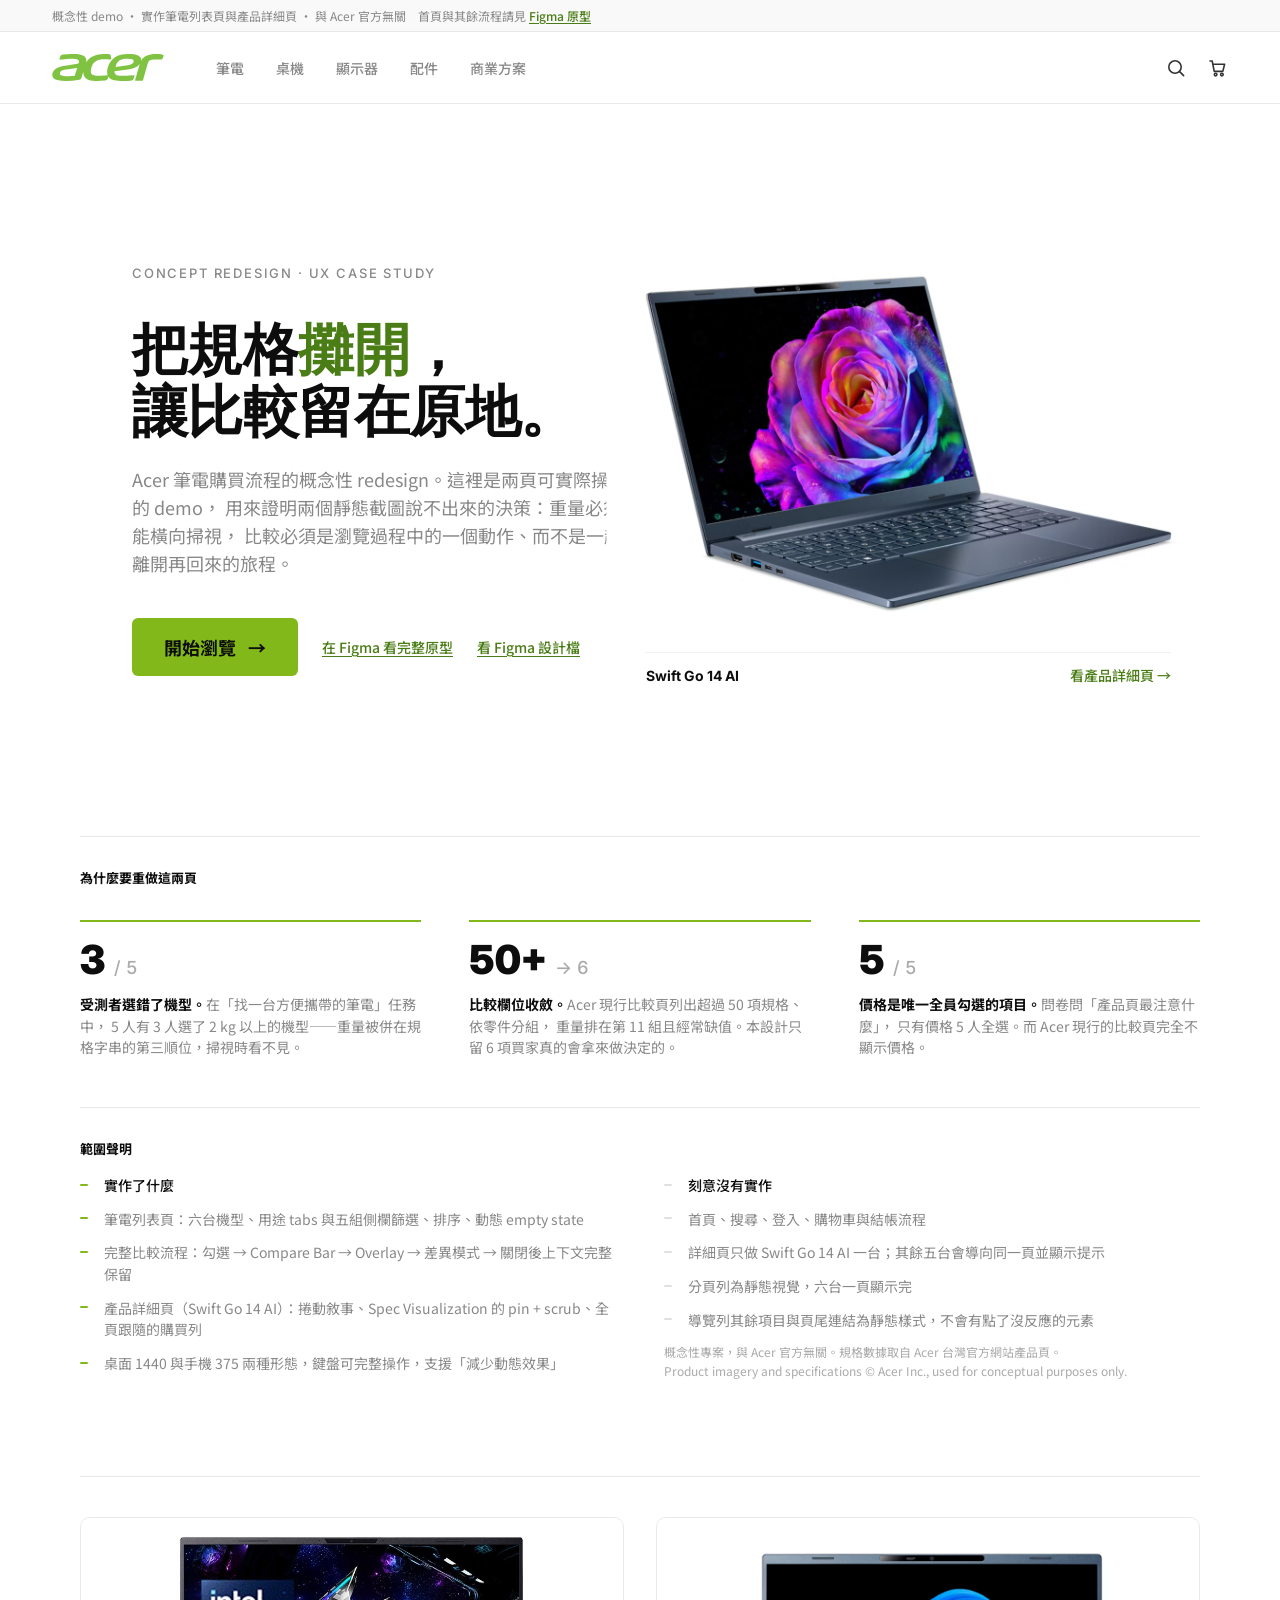
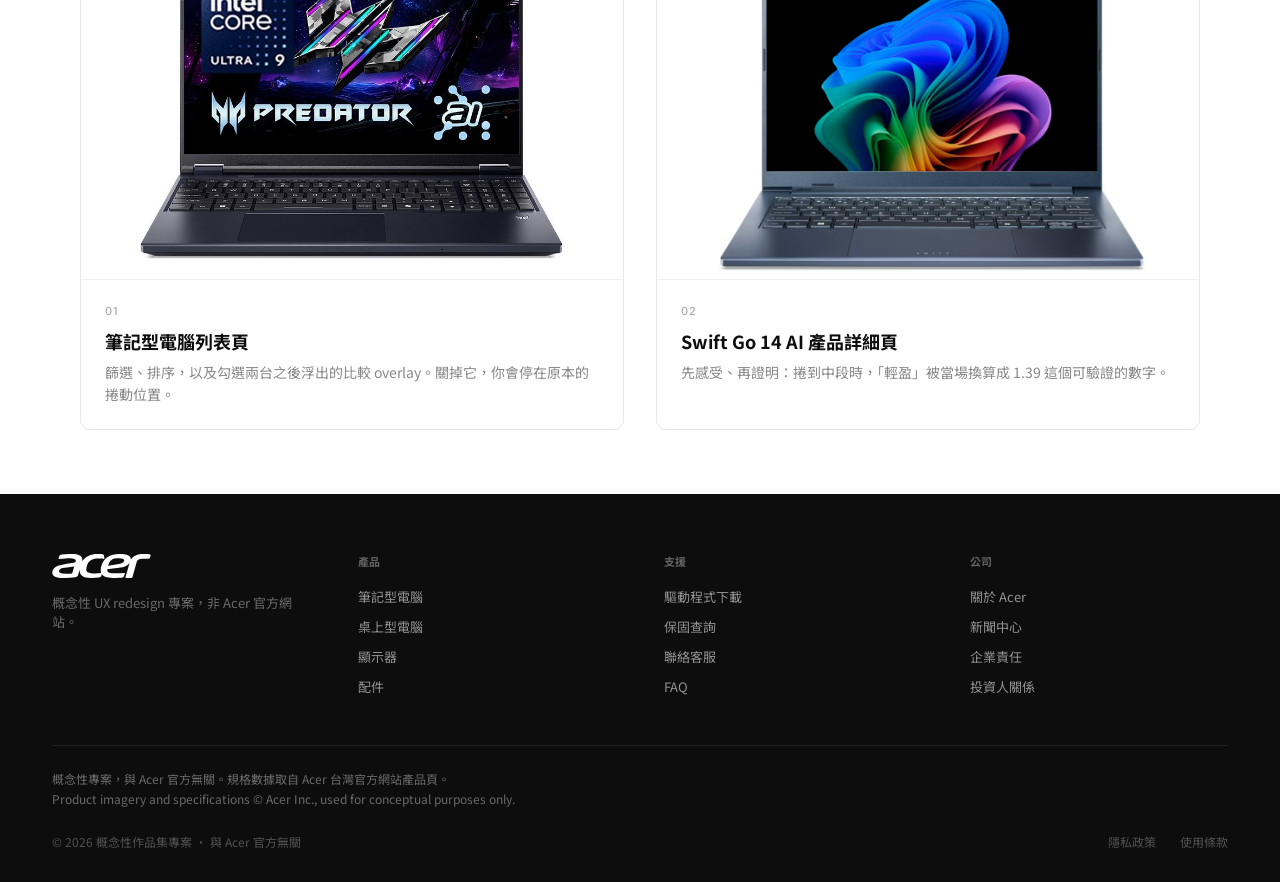
==== index.html @ ed38743f "Add files via upload" ====
<!DOCTYPE html>
<html lang="zh-Hant">
<head>
<meta charset="UTF-8">
<meta name="viewport" content="width=device-width, initial-scale=1">
<title>Acer Redesign — 概念性 Demo</title>
<meta name="description" content="Acer 筆電購買流程的概念性 redesign。兩頁可操作 demo：列表頁把重量獨立成列、比較做成保留上下文的 overlay；詳細頁用 Spec Visualization 把形容詞換算成可驗證的數字。與 Acer 官方無關。">
<meta name="robots" content="index, follow">
<link rel="icon" href="images/favicon.svg" type="image/svg+xml">
<link rel="alternate icon" href="favicon.ico" sizes="32x32">
<link rel="apple-touch-icon" href="images/favicon.png">
<link rel="canonical" href="https://leortsai.github.io/acer-redesign-demo/index.html">

<!-- Open Graph -->
<meta property="og:type" content="website">
<meta property="og:site_name" content="Acer Redesign — 概念性 Demo">
<meta property="og:locale" content="zh_TW">
<meta property="og:title" content="Acer Redesign — 概念性 Demo">
<meta property="og:description" content="Acer 筆電購買流程的概念性 redesign。兩頁可操作 demo：列表頁把重量獨立成列、比較做成保留上下文的 overlay；詳細頁用 Spec Visualization 把形容詞換算成可驗證的數字。與 Acer 官方無關。">
<meta property="og:url" content="https://leortsai.github.io/acer-redesign-demo/index.html">
<meta property="og:image" content="https://leortsai.github.io/acer-redesign-demo/images/og.png">
<meta property="og:image:width" content="1200">
<meta property="og:image:height" content="630">
<meta property="og:image:alt" content="Acer 官網 Redesign — 讓規格表成為主角：兩台筆電的規格比較介面，價格與較優規格以綠色標示">

<!-- Twitter -->
<meta name="twitter:card" content="summary_large_image">
<meta name="twitter:title" content="Acer Redesign — 概念性 Demo">
<meta name="twitter:description" content="Acer 筆電購買流程的概念性 redesign。兩頁可操作 demo：列表頁把重量獨立成列、比較做成保留上下文的 overlay；詳細頁用 Spec Visualization 把形容詞換算成可驗證的數字。與 Acer 官方無關。">
<meta name="twitter:image" content="https://leortsai.github.io/acer-redesign-demo/images/og.png">

<link rel="preconnect" href="https://fonts.googleapis.com">
<link rel="preconnect" href="https://fonts.gstatic.com" crossorigin>
<link href="https://fonts.googleapis.com/css2?family=Inter:wght@400;500;700;900&family=Noto+Sans+TC:wght@400;500;700;900&display=swap" rel="stylesheet">
<!-- token 區塊與 laptops-list.html 逐字相同，由 style.css 提供 -->
<link rel="stylesheet" href="style.css">
<style>
/* ============ 首頁 — 只用既有 token，不新增色碼 ============ */
.index-main{
  max-width:1440px;margin:0 auto;
  padding:var(--space-24) 80px var(--space-16);
}
.index-eyebrow{
  font-family:var(--font-data);
  font-size:var(--fs-label);font-weight:var(--fw-medium);
  letter-spacing:.14em;text-transform:uppercase;
  color:var(--text-secondary);
  margin-bottom:var(--space-4);
}
.index-title{
  font-size:var(--fs-display);font-weight:var(--fw-black);
  line-height:var(--lh-tight);letter-spacing:-.01em;
  max-width:16ch;
}
.index-title .accent{color:var(--text-action)}
.index-lede{
  margin-top:var(--space-6);
  max-width:56ch;
  font-size:var(--fs-h4);line-height:var(--lh-base);
  color:var(--text-secondary);
}

/* Hero — 雙欄：文案 + 產品圖 */
.hero{
  /* 圖片欄放大：文案 .86 / 圖片 1.14 */
  display:grid;grid-template-columns:minmax(0,.86fr) minmax(0,1.14fr);
  gap:var(--space-12);align-items:center;
}
.hero-media{
  /* 無框：產品圖直接落在頁面上，不做卡片 */
  display:block;text-decoration:none;
  overflow:hidden;          /* 讓 img 的 translateX 被裁在欄寬內，不破壞 80px 版面邊界 */
  animation:heroIn var(--duration-fast) var(--ease-out) both;
}
.hero-media img{
  /* 圖檔上方有 130px 死留白、下方只有 53px：
     object-position 底端對齊把上方多餘的裁掉，機身才會視覺置中。
     translateX 是往右的視覺微調——左側露出的是頁面白底，與圖檔白底同色，看不出來。 */
  width:100%;aspect-ratio:16/10;
  object-fit:cover;object-position:center 100%;
  transform:translateX(2.85%);   /* 用 % 才會隨欄寬等比縮放 */
  display:block;
}
.hero-cap{
  /* 左右內縮到機身邊界（由裁切後機身位置算出），文字才不會突出到機身之外 */
  display:flex;justify-content:space-between;align-items:baseline;gap:var(--space-4);
  margin:var(--space-4) 4.8% 0 9.3%;
  padding-top:var(--space-3);
  border-top:1px solid var(--border-faint);
}
.hero-cap b{
  font-family:var(--font-data);
  font-size:var(--fs-body-sm);font-weight:var(--fw-bold);
  color:var(--text-primary);
}
.hero-cap .go{
  font-size:var(--fs-body-sm);font-weight:var(--fw-medium);
  color:var(--text-action);white-space:nowrap;
}
.hero-cap .arrow{
  display:inline-block;
  transition:transform var(--duration-instant) var(--ease-out);
}
.hero-media:hover .hero-cap .go{text-decoration:underline;text-underline-offset:3px}
.hero-media:hover .hero-cap .arrow{transform:translateX(3px)}
@keyframes heroIn{
  from{opacity:0;transform:translateY(16px)}
  to{opacity:1;transform:none}
}

/* 研究發現數據列 */
.stats{
  margin-top:var(--space-24);
  border-top:1px solid var(--border);padding-top:var(--space-8);
}
.stats-h{
  font-size:var(--fs-label);font-weight:var(--fw-bold);
  color:var(--text-primary);margin-bottom:var(--space-8);
}
.stat-grid{
  display:grid;grid-template-columns:repeat(3,minmax(0,1fr));
  gap:var(--space-12);
}
.stat{padding-top:var(--space-4);border-top:2px solid var(--green-500)} /* 綠只當圖形，不當文字 */
.stat-n{
  font-family:var(--font-data);font-variant-numeric:tabular-nums;
  font-size:var(--fs-h1);font-weight:var(--fw-black);
  line-height:var(--lh-tight);color:var(--text-primary);
  display:flex;align-items:baseline;gap:var(--space-2);
}
.stat-n .of{font-size:var(--fs-h4);font-weight:var(--fw-medium);color:var(--text-muted)}
.stat-d{
  margin-top:var(--space-3);
  font-size:var(--fs-body-sm);line-height:var(--lh-base);color:var(--text-secondary);
}
.stat-d b{color:var(--text-primary);font-weight:var(--fw-bold)}

/* 範圍聲明 */
.scope-block{
  margin-top:var(--space-12);
  border-top:1px solid var(--border);
  padding-top:var(--space-8);
}
.scope-h{
  font-size:var(--fs-label);font-weight:var(--fw-bold);
  color:var(--text-primary);margin-bottom:var(--space-4);
}
.scope-grid{
  display:grid;grid-template-columns:repeat(2,minmax(0,1fr));
  gap:var(--space-8) var(--space-12);
}
.scope-list{list-style:none;display:flex;flex-direction:column;gap:var(--space-3)}
.scope-list li{
  font-size:var(--fs-body-sm);line-height:var(--lh-base);
  color:var(--text-secondary);
  padding-left:var(--space-6);position:relative;
}
.scope-list li::before{
  content:"";position:absolute;left:0;top:.62em;
  width:8px;height:2px;border-radius:1px;background:var(--track);
}
.scope-list.is-in li::before{background:var(--green-500)}
.scope-list li b{color:var(--text-primary);font-weight:var(--fw-medium)}
.scope-cap{
  font-size:var(--fs-caption);color:var(--text-muted);
  margin-top:var(--space-3);line-height:var(--lh-base);
}

/* CTA */
.index-cta-row{
  margin-top:var(--space-10);
  display:flex;flex-wrap:wrap;gap:var(--space-6);align-items:center;
}
.btn-start{
  display:inline-flex;align-items:center;gap:var(--space-3);
  background:var(--action);color:var(--gray-900);
  font-size:var(--fs-h4);font-weight:var(--fw-bold);
  padding:var(--space-4) var(--space-8);
  border-radius:6px;text-decoration:none;
  transition:transform var(--duration-instant) var(--ease-out),
             box-shadow var(--duration-instant) var(--ease-out);
}
.btn-start:hover{transform:translateY(-2px);box-shadow:0 6px 18px rgba(13,13,13,.14)}
.btn-start .arrow{transition:transform var(--duration-instant) var(--ease-out)}
.btn-start:hover .arrow{transform:translateX(3px)}
.link-secondary{
  font-size:var(--fs-body-sm);font-weight:var(--fw-medium);
  color:var(--text-action);text-decoration:underline;text-underline-offset:3px;
}

/* 兩頁索引 */
.page-index{
  margin-top:var(--space-24);
  border-top:1px solid var(--border);padding-top:var(--space-10);
  display:grid;grid-template-columns:repeat(2,minmax(0,1fr));gap:var(--space-8);
}
.page-card{
  display:block;text-decoration:none;
  border:1px solid var(--border);border-radius:10px;
  overflow:hidden;background:var(--surface);
  transition:border-color var(--duration-instant) var(--ease-out),
             transform var(--duration-instant) var(--ease-out);
}
.page-card:hover{border-color:var(--green-600);transform:translateY(-2px)}
.page-card .thumb{
  /* 產品圖是不透明白底（非去背），所以底色用白、圖鋪滿到邊，
     才不會出現「灰底上疊一塊白方塊」的接縫 */
  background:var(--surface);
  aspect-ratio:3/2;overflow:hidden;
  border-bottom:1px solid var(--border-faint);
}
.page-card .thumb img{
  width:100%;height:100%;
  object-fit:cover;object-position:center;
  transition:transform var(--duration-fast) var(--ease-out);
}
.page-card:hover .thumb img{transform:scale(1.03)}
.page-card .meta{padding:var(--space-6)}
.page-card .n{
  font-family:var(--font-data);font-size:var(--fs-micro);
  font-weight:var(--fw-medium);letter-spacing:.1em;
  color:var(--text-muted);
}
.page-card .h{
  font-size:var(--fs-h4);font-weight:var(--fw-bold);
  color:var(--text-primary);margin:var(--space-2) 0 var(--space-2);
}
.page-card .d{font-size:var(--fs-body-sm);line-height:var(--lh-base);color:var(--text-secondary)}

/* 手機 */
@media (max-width:1080px){
  .hero{grid-template-columns:1fr;gap:var(--space-10)}
  .hero-media{order:-1}          /* 窄螢幕先看到產品，再讀文案 */
  .stat-grid{grid-template-columns:1fr;gap:var(--space-8)}
}
@media (max-width:768px){
  .index-main{padding:var(--space-12) 20px var(--space-10)}
  .index-title{max-width:none}
  .scope-grid{grid-template-columns:1fr;gap:var(--space-6)}
  .page-index{grid-template-columns:1fr;margin-top:var(--space-16)}
  .btn-start{width:100%;justify-content:center}
  .stats{margin-top:var(--space-16)}
  .hero-cap{margin-left:9.3%;margin-right:4.8%}
  .stat-n{font-size:var(--fs-h2)}
}

@media (prefers-reduced-motion:reduce){
  .btn-start,.btn-start .arrow,.page-card,.page-card .thumb img{transition:none}
  .hero-media{animation:none}
  .hero-cap .arrow{transition:none}
  .hero-media:hover .hero-cap .arrow{transform:none}
  .btn-start:hover,.page-card:hover,.btn-start:hover .arrow,
  .page-card:hover .thumb img{transform:none}
}
</style>
</head>
<body>

<!-- 範圍聲明（sticky top，與兩頁一致） -->
<div class="scope-banner" role="note">
  <span>概念性 demo · 實作筆電列表頁與產品詳細頁 · 與 Acer 官方無關</span>
  <span>首頁與其餘流程請見 <a href="https://www.figma.com/proto/HEWrjA0NJX4dI037WMmOZ3/ACER-Redesign---Wireframe?node-id=80-2&amp;p=f&amp;t=rNhxzCozjx3zxljE-0&amp;scaling=min-zoom&amp;content-scaling=fixed&amp;starting-point-node-id=80%3A2" target="_blank" rel="noopener">Figma 原型</a></span>
</div>

<!-- nav（靜態，與兩頁一致） -->
<header class="nav">
  <div class="nav-logo"><img src="images/acer-logo-green.svg" alt="Acer"></div>
  <nav class="nav-links" aria-label="主導覽（示意，未實作）">
    <a class="nav-link" href="laptops-list.html">筆電</a>
    <span class="nav-link">桌機</span>
    <span class="nav-link">顯示器</span>
    <span class="nav-link">配件</span>
    <span class="nav-link">商業方案</span>
  </nav>
  <div class="nav-icons">
    <span class="nav-icon" role="img" aria-label="搜尋（示意，未實作）">
      <svg viewBox="0 0 20 20" fill="none" stroke="currentColor" stroke-width="1.6"><circle cx="9" cy="9" r="6.2"/><path d="m13.6 13.6 4 4" stroke-linecap="round"/></svg>
    </span>
    <span class="nav-icon" role="img" aria-label="購物車（示意，未實作）">
      <svg viewBox="0 0 20 20" fill="none" stroke="currentColor" stroke-width="1.6"><path d="M2 3h2.2l2 10.4h8.6l1.8-7.2H5.4" stroke-linecap="round" stroke-linejoin="round"/><circle cx="7.6" cy="16.6" r="1.3"/><circle cx="13.9" cy="16.6" r="1.3"/></svg>
    </span>
  </div>
</header>

<main class="index-main">

  <section class="hero">
    <div class="hero-copy">
      <p class="index-eyebrow">Concept Redesign · UX Case Study</p>
      <h1 class="index-title">把規格<span class="accent">攤開</span>，<br>讓比較留在原地。</h1>
      <p class="index-lede">
        Acer 筆電購買流程的概念性 redesign。這裡是兩頁可實際操作的 demo，
        用來證明兩個靜態截圖說不出來的決策：重量必須能橫向掃視，
        比較必須是瀏覽過程中的一個動作、而不是一趟離開再回來的旅程。
      </p>
      <div class="index-cta-row">
    <a class="btn-start" href="laptops-list.html">開始瀏覽 <span class="arrow" aria-hidden="true">→</span></a>
    <a class="link-secondary" href="https://www.figma.com/proto/HEWrjA0NJX4dI037WMmOZ3/ACER-Redesign---Wireframe?node-id=80-2&amp;p=f&amp;t=rNhxzCozjx3zxljE-0&amp;scaling=min-zoom&amp;content-scaling=fixed&amp;starting-point-node-id=80%3A2" target="_blank" rel="noopener">在 Figma 看完整原型</a>
    <a class="link-secondary" href="https://www.figma.com/design/HEWrjA0NJX4dI037WMmOZ3/ACER-Redesign---Wireframe?node-id=18-3&amp;t=sLFlQXpYpwnhzlOE-1" target="_blank" rel="noopener">看 Figma 設計檔</a>
      </div>
    </div>
    <a class="hero-media" href="product-detail.html?model=swift-go-14-ai">
      <img src="images/swift-go-14-ai-hero.png" alt="Swift Go 14 AI 筆記型電腦，螢幕開啟的斜角視角">
      <span class="hero-cap">
        <b>Swift Go 14 AI</b>
        <span class="go">看產品詳細頁 <span class="arrow" aria-hidden="true">→</span></span>
      </span>
    </a>
  </section>

  <!-- 研究發現：三個數字，全部出自可用性測試與問卷 -->
  <section class="stats" aria-labelledby="stats-h">
    <h2 class="stats-h" id="stats-h">為什麼要重做這兩頁</h2>
    <dl class="stat-grid">
      <div class="stat">
        <dt class="stat-n"><span data-numeric>3</span> <span class="of">/ 5</span></dt>
        <dd class="stat-d">
          <b>受測者選錯了機型。</b>在「找一台方便攜帶的筆電」任務中，
          5 人有 3 人選了 2 kg 以上的機型——重量被併在規格字串的第三順位，掃視時看不見。
        </dd>
      </div>
      <div class="stat">
        <dt class="stat-n"><span data-numeric>50+</span> <span class="of">→ 6</span></dt>
        <dd class="stat-d">
          <b>比較欄位收斂。</b>Acer 現行比較頁列出超過 50 項規格、依零件分組，
          重量排在第 11 組且經常缺值。本設計只留 6 項買家真的會拿來做決定的。
        </dd>
      </div>
      <div class="stat">
        <dt class="stat-n"><span data-numeric>5</span> <span class="of">/ 5</span></dt>
        <dd class="stat-d">
          <b>價格是唯一全員勾選的項目。</b>問卷問「產品頁最注意什麼」，
          只有價格 5 人全選。而 Acer 現行的比較頁完全不顯示價格。
        </dd>
      </div>
    </dl>
  </section>

  <!-- 範圍聲明 -->
  <section class="scope-block" aria-labelledby="scope-h">
    <h2 class="scope-h" id="scope-h">範圍聲明</h2>
    <div class="scope-grid">
      <div>
        <ul class="scope-list is-in">
          <li><b>實作了什麼</b></li>
          <li>筆電列表頁：六台機型、用途 tabs 與五組側欄篩選、排序、動態 empty state</li>
          <li>完整比較流程：勾選 → Compare Bar → Overlay → 差異模式 → 關閉後上下文完整保留</li>
          <li>產品詳細頁（Swift Go 14 AI）：捲動敘事、Spec Visualization 的 pin + scrub、全頁跟隨的購買列</li>
          <li>桌面 1440 與手機 375 兩種形態，鍵盤可完整操作，支援「減少動態效果」</li>
        </ul>
      </div>
      <div>
        <ul class="scope-list">
          <li><b>刻意沒有實作</b></li>
          <li>首頁、搜尋、登入、購物車與結帳流程</li>
          <li>詳細頁只做 Swift Go 14 AI 一台；其餘五台會導向同一頁並顯示提示</li>
          <li>分頁列為靜態視覺，六台一頁顯示完</li>
          <li>導覽列其餘項目與頁尾連結為靜態樣式，不會有點了沒反應的元素</li>
        </ul>
        <p class="scope-cap">
          概念性專案，與 Acer 官方無關。規格數據取自 Acer 台灣官方網站產品頁。<br>
          Product imagery and specifications © Acer Inc., used for conceptual purposes only.
        </p>
      </div>
    </div>
  </section>


  <!-- 兩頁索引 -->
  <nav class="page-index" aria-label="Demo 頁面">
    <a class="page-card" href="laptops-list.html">
      <div class="thumb"><img src="images/predator-helios-neo-16-list.jpg" alt="Predator Helios Neo 16 AI 筆記型電腦正面視角"></div>
      <div class="meta">
        <div class="n">01</div>
        <div class="h">筆記型電腦列表頁</div>
        <p class="d">篩選、排序，以及勾選兩台之後浮出的比較 overlay。關掉它，你會停在原本的捲動位置。</p>
      </div>
    </a>
    <a class="page-card" href="product-detail.html?model=swift-go-14-ai">
      <div class="thumb"><img src="images/swift-go-14-ai-list.png" alt="Swift Go 14 AI 筆記型電腦正面視角"></div>
      <div class="meta">
        <div class="n">02</div>
        <div class="h">Swift Go 14 AI 產品詳細頁</div>
        <p class="d">先感受、再證明：捲到中段時，「輕盈」被當場換算成 1.39 這個可驗證的數字。</p>
      </div>
    </a>
  </nav>

</main>

<footer class="footer">
  <div class="footer-cols">
    <div class="footer-col is-brand">
      <div class="footer-logo"><img src="images/acer-logo-white.svg" alt="Acer"></div>
      <p class="footer-about">概念性 UX redesign 專案，非 Acer 官方網站。</p>
    </div>
    <div class="footer-col">
      <div class="footer-h">產品</div>
      <div class="footer-links">
        <span>筆記型電腦</span><span>桌上型電腦</span><span>顯示器</span><span class="d-only">配件</span>
      </div>
    </div>
    <div class="footer-col">
      <div class="footer-h">支援</div>
      <div class="footer-links">
        <span>驅動程式下載</span><span>保固查詢</span><span>聯絡客服</span><span class="d-only">FAQ</span>
      </div>
    </div>
    <div class="footer-col d-only">
      <div class="footer-h">公司</div>
      <div class="footer-links">
        <span>關於 Acer</span><span>新聞中心</span><span>企業責任</span><span>投資人關係</span>
      </div>
    </div>
  </div>
  <div class="footer-rule"></div>
  <div class="footer-disclaimer">
    <p>概念性專案，與 Acer 官方無關。規格數據取自 Acer 台灣官方網站產品頁。</p>
    <p>Product imagery and specifications © Acer Inc., used for conceptual purposes only.</p>
  </div>
  <div class="footer-base">
    <span>© 2026 概念性作品集專案 · 與 Acer 官方無關</span>
    <span class="spacer"></span>
    <span class="legal d-only"><span>隱私政策</span><span>使用條款</span></span>
  </div>
</footer>

</body>
</html>
---- style.css ----
/* ============================================================
   Acer Redesign — 產品詳細頁 style.css
   Design Tokens 區塊與 laptops-list.html 逐字相同（同步維護）
   ============================================================ */
:root{
  /* palette */
  --green-500:#83B81A;   /* 品牌綠，僅用於大型 UI 與圖形 */
  --green-600:#6FA014;   /* 3.13:1，用於邊框、focus ring */
  --green-700:#4A7D15;   /* 4.96:1，通過 AA，淺底綠色文字用這個 */
  --gray-900:#0D0D0D;
  --gray-600:#555555;
  --gray-400:#888888;
  --gray-200:#E8E8E8;
  --gray-50:#F9F9F9;

  /* semantic */
  --action:var(--green-500);
  --action-text:var(--green-700);
  --text-action:var(--green-700);
  --text-primary:var(--gray-900);
  --text-secondary:#888888;
  --text-tertiary:#999999;
  --text-muted:#AAAAAA;
  --text-faint:#BBBBBB;
  --ink-strong:#333333;
  --control-border:#CCCCCC;
  --surface:#FFFFFF;
  --surface-subtle:var(--gray-50);
  --border:var(--gray-200);
  --border-strong:#DDDDDD;
  --border-faint:#F0F0F0;
  --divider:#F5F5F5;
  --track:#E0E0E0;
  --chassis-ink:#1C1C1C;
  --data-highlight:var(--green-500);
  --compare-better-bg:#EAF3DE;
  --pill-green-bg:rgba(131,184,26,.1);
  --avatar-green-bg:#E8F0E0;
  --star:#E6A800;
  --footer-bg:#0D0D0D;
  --on-dark-strong:rgba(255,255,255,.55);
  --on-dark-mid:rgba(255,255,255,.38);
  --on-dark-label:rgba(255,255,255,.35);
  --on-dark-faint:rgba(255,255,255,.28);
  --on-dark-rule:rgba(255,255,255,.08);

  /* spacing — 8pt grid */
  --space-1:4px;   --space-2:8px;   --space-3:12px;  --space-4:16px;
  --space-6:24px;  --space-8:32px;  --space-10:40px; --space-12:48px;
  --space-16:64px; --space-24:96px; --space-32:128px;

  /* motion */
  --duration-instant:120ms;
  --duration-fast:240ms;
  --duration-data:800ms;
  --ease-out:cubic-bezier(.22,.61,.36,1);

  /* 字族 */
  --font:'Inter','Noto Sans TC',sans-serif;
  --font-ui:'Noto Sans TC','PingFang TC','Microsoft JhengHei',sans-serif;
  --font-data:'Inter',ui-sans-serif,system-ui,sans-serif;

  /* 字級 — Desktop */
  --fs-display:56px; --fs-h1:40px; --fs-h2:28px;  --fs-h3:22px;
  --fs-h4:18px;      --fs-body:16px; --fs-body-sm:14px;
  --fs-label:13px;   --fs-caption:12px; --fs-micro:11px;

  /* 字重 */
  --fw-regular:400; --fw-medium:500; --fw-bold:700; --fw-black:900;

  /* 行高 */
  --lh-tight:1.10; --lh-snug:1.25; --lh-base:1.55; --lh-compact:1.45;
}

/* Mobile 字級（非 token 區塊本體） */
@media (max-width:768px){
  :root{
    --fs-display:36px; --fs-h1:28px; --fs-h2:22px; --fs-h3:18px;
    --fs-body:14px; --fs-body-sm:13px; --fs-label:12px; --fs-caption:10px;
  }
}

/* ============ base ============ */
*{box-sizing:border-box;margin:0;padding:0}
html{-webkit-text-size-adjust:100%;scroll-behavior:smooth}
body{
  font-family:var(--font-ui);
  color:var(--text-primary);
  background:var(--surface);
  line-height:var(--lh-compact);
}
img{max-width:100%;display:block}
button{font-family:inherit;cursor:pointer;border:0;background:none;color:inherit}
a{color:inherit}
:focus-visible{outline:2px solid var(--green-600);outline-offset:2px;border-radius:4px}
.spec-value,.price,.model-no,[data-numeric]{
  font-family:var(--font-data);
  font-variant-numeric:tabular-nums;
}
.d-only{display:inline}
.m-only{display:none}

/* ============ 範圍聲明（與列表頁一致） ============ */
.scope-banner{
  position:sticky;top:0;z-index:60;
  background:var(--surface-subtle);
  border-bottom:1px solid var(--border);
  padding:7px 52px;
  font-size:var(--fs-caption);color:var(--text-secondary);
  display:flex;flex-wrap:wrap;gap:4px 12px;align-items:center;
}
.scope-banner a{color:var(--text-action);font-weight:var(--fw-medium);text-decoration:underline;text-underline-offset:2px}

/* ============ 機型提示（?model= 非 swift-go-14-ai 或缺省） ============ */
.model-notice{
  background:var(--compare-better-bg);
  border-bottom:1px solid var(--border);
  padding:9px 52px;
  font-size:var(--fs-label);color:var(--text-primary);
  display:flex;gap:8px;align-items:center;
}
.model-notice[hidden]{display:none}
.model-notice .dot{color:var(--text-action);font-weight:var(--fw-bold)}

/* ============ nav（靜態一條，無子品牌） ============ */
.nav{
  background:var(--surface);border-bottom:1px solid var(--border);
  height:72px;display:flex;align-items:center;
  padding:0 52px;
}
.nav-back{display:none}
.nav-logo{height:27px;width:112px;flex:none}
.nav-logo img{height:100%;width:100%;object-fit:contain}
.nav-links{display:flex;gap:32px;align-items:center;margin-left:52px;flex:1;min-width:0}
.nav-link{font-weight:var(--fw-medium);font-size:var(--fs-body-sm);color:var(--text-secondary);white-space:nowrap;cursor:default}
a.nav-link{cursor:pointer;text-decoration:none}
.nav-link.is-active{color:var(--text-primary);position:relative;padding-bottom:3px}
.nav-link.is-active::after{content:"";position:absolute;left:0;bottom:-2px;width:28px;height:2px;border-radius:1px;background:var(--green-500)}
.nav-icons{display:flex;gap:22px;align-items:center}
.nav-icon{width:20px;height:20px;color:var(--ink-strong);cursor:default}
.nav-icon svg{width:100%;height:100%;display:block}

/* ============ breadcrumb ============ */
.breadcrumb{
  background:var(--surface);border-bottom:1px solid var(--border);
  height:40px;display:flex;align-items:center;gap:8px;
  padding:0 52px;font-size:var(--fs-caption);white-space:nowrap;overflow-x:auto;
}
.breadcrumb a{color:var(--text-secondary);text-decoration:none}
.breadcrumb a:hover{color:var(--text-primary);text-decoration:underline}
.breadcrumb .sep{color:var(--control-border)}
.breadcrumb .cur{color:var(--text-primary);font-weight:var(--fw-medium)}

/* ============ Zone 1a Hero ============ */
.hero{display:flex;align-items:stretch;background:var(--surface)}
.hero-copy{width:600px;flex:none;padding:64px 52px;display:flex;flex-direction:column}
.hero-tags{display:flex;gap:8px;align-items:center}
.pill-series{background:var(--pill-green-bg);color:var(--text-action);border-radius:20px;padding:3px 8px;font-size:var(--fs-micro);font-weight:var(--fw-medium)}
.hero-tags .yr{font-size:var(--fs-micro);font-weight:var(--fw-medium);color:var(--text-secondary)}
.hero h1{
  margin-top:20px;
  font-family:var(--font-data);font-weight:var(--fw-black);
  font-size:var(--fs-display);line-height:var(--lh-tight);
}
.hero-rating{margin-top:16px;font-size:var(--fs-caption);color:var(--star);white-space:pre}
.hero-chips{margin-top:16px;display:flex;gap:8px;flex-wrap:wrap}
.hero-chip{background:var(--divider);border-radius:20px;padding:5px 10px;font-size:var(--fs-micro);font-weight:var(--fw-medium);color:var(--gray-600);white-space:nowrap}
.hero-lede{margin-top:16px;font-size:var(--fs-body);line-height:var(--lh-base);color:var(--gray-600);max-width:496px}
.hero-rule{height:1px;background:var(--border-faint);margin:20px 0;max-width:496px}
.hero-price-label{font-size:var(--fs-caption);color:var(--text-secondary)}
.hero-price{margin-top:6px;font-weight:var(--fw-black);font-size:var(--fs-h1);line-height:var(--lh-tight)}
.hero-ctas{margin-top:16px;display:flex;gap:10px}
.btn-primary{
  background:var(--action);color:#fff;border-radius:8px;padding:15px 36px;
  font-weight:var(--fw-bold);font-size:var(--fs-body-sm);white-space:nowrap;
}
.btn-primary:hover{background:var(--green-600)}
.btn-secondary{
  background:var(--surface);border:1.5px solid var(--border-strong);border-radius:8px;
  padding:14px 20px;font-weight:var(--fw-medium);font-size:var(--fs-label);color:var(--gray-600);white-space:nowrap;
}
.btn-secondary:hover{border-color:var(--text-tertiary);color:var(--text-primary)}
.hero-img{flex:1;min-width:0;background:var(--surface);display:flex;align-items:center;justify-content:center;overflow:hidden}
.hero-img img{width:100%;height:100%;object-fit:contain;max-height:560px}

/* ============ Zone 1b 敘事 ============ */
.story-row{display:flex;align-items:stretch;min-height:400px}
.story-media{width:50%;flex:none;display:flex;align-items:center;justify-content:center;overflow:hidden}
.story-media img{width:100%;height:100%;object-fit:cover}
.story-text{width:50%;flex:none;padding:64px;display:flex;flex-direction:column;justify-content:center}
.story-kicker{font-size:var(--fs-micro);font-weight:var(--fw-medium);color:var(--text-action)}
.story-title{
  margin-top:16px;font-weight:var(--fw-black);
  font-size:var(--fs-h1);line-height:var(--lh-tight);
}
.story-body{margin-top:16px;font-size:var(--fs-body);line-height:var(--lh-base);color:var(--gray-600);max-width:592px}
.story-link{
  margin-top:20px;font-size:var(--fs-caption);font-weight:var(--fw-medium);
  color:var(--text-action);text-decoration:none;align-self:flex-start;
}
.story-link:hover{text-decoration:underline;text-underline-offset:2px}
#story-1 .story-text{background:var(--surface-subtle)}
#story-2 .story-text,#story-2 .story-media{background:var(--surface)}
#story-3{background:var(--footer-bg)}
#story-3 .story-title,#story-3 .story-body{color:#fff}
#story-3 .story-kicker,#story-3 .story-link{color:var(--data-highlight)} /* 深底改用 green-500：7.9:1，green-700 於深底僅 3.8:1 */

/* 進場動畫（IntersectionObserver 掛 .reveal；JS 未載入或 reduced-motion 時不套初始位移） */
.js-anim .reveal{opacity:0;transform:translateY(24px)}
.js-anim .reveal.is-in{
  opacity:1;transform:none;
  transition:opacity var(--duration-fast) var(--ease-out),transform var(--duration-fast) var(--ease-out);
}
.js-anim .reveal.is-in.reveal-late{transition-delay:120ms}

/* ============ Zone 2 Spec Viz ============ */
.spec-viz{
  background:var(--surface-subtle);
  padding:64px 52px 48px;
  display:flex;flex-direction:column;
}
.spec-viz.viz-pinned{min-height:100vh;justify-content:center;position:relative}
.viz-head{text-align:center}
.viz-kicker{font-size:var(--fs-micro);font-weight:var(--fw-medium);color:var(--text-action)}
.viz-title{margin-top:10px;font-weight:var(--fw-black);font-size:var(--fs-h1);line-height:var(--lh-tight)}
.viz-body{display:flex;gap:72px;margin-top:48px;align-items:flex-start}
.viz-stage{flex:1;min-width:0}
.viz-pinned .viz-stage{position:relative;height:440px}
.viz-module{background:none}
.viz-pinned .viz-module{position:absolute;inset:0;display:flex;flex-direction:column;justify-content:center}
.spec-viz:not(.viz-pinned) .viz-module + .viz-module{margin-top:56px}
.viz-module-title{font-family:var(--font-data);font-weight:var(--fw-black);font-size:var(--fs-h2);line-height:var(--lh-snug)}
.viz-module-title .zh{font-family:var(--font-ui)}

/* 重量對比 bars */
.wbar-group{margin-top:28px;display:flex;flex-direction:column;gap:18px}
.wbar-row .wbar-head{display:flex;align-items:baseline;gap:8px}
.wbar-name{font-size:var(--fs-label);color:var(--gray-600)}
.wbar-row.is-hero .wbar-name{font-weight:var(--fw-bold);color:var(--text-primary)}
.wbar-val{margin-left:auto;font-weight:var(--fw-bold);font-size:var(--fs-caption);color:var(--text-primary)}
.wbar-track{margin-top:8px;height:5px;border-radius:3px;background:var(--track);overflow:hidden}
.wbar-fill{height:100%;border-radius:3px;background:var(--control-border);transform-origin:left center}
.wbar-row.is-hero .wbar-fill{background:var(--data-highlight)}
.wbar-diff{margin-top:2px;font-size:var(--fs-caption);color:var(--text-action);font-weight:var(--fw-medium)}
.axis-ticks{display:flex;justify-content:space-between;margin-top:14px;font-family:var(--font-data);font-size:var(--fs-micro);color:var(--text-faint);font-variant-numeric:tabular-nums}

/* 電池續航 timeline */
.battery-wrap{margin-top:28px}
.battery-head{display:flex;align-items:baseline;gap:10px}
.battery-big{font-weight:var(--fw-black);font-size:var(--fs-h2);color:var(--text-primary)}
.battery-unit{font-size:var(--fs-label);color:var(--gray-600)}
.battery-flag{margin-left:auto;font-size:var(--fs-label);font-weight:var(--fw-bold);color:var(--text-action)}
.battery-axis{position:relative;margin-top:16px;height:12px;border-radius:6px;background:var(--track);overflow:visible}
.battery-fill{position:absolute;left:0;top:0;height:100%;border-radius:6px;background:var(--data-highlight);transform-origin:left center}
.battery-marker{position:absolute;top:-8px;bottom:-8px;width:0;border-left:2px dashed var(--text-secondary)}
.battery-marker-label{position:absolute;top:calc(100% + 12px);transform:translateX(-50%);font-size:var(--fs-micro);color:var(--text-secondary);white-space:nowrap}
.battery-ticks{display:flex;justify-content:space-between;margin-top:34px;font-family:var(--font-data);font-size:var(--fs-micro);color:var(--text-faint);font-variant-numeric:tabular-nums}

/* 連接埠側視圖 */
.ports-wrap{margin-top:28px;display:flex;flex-direction:column;gap:20px}
.port-card{background:var(--surface);border:1px solid var(--border-strong);border-radius:12px;padding:18px 24px 14px}
.port-card-title{font-weight:var(--fw-bold);font-size:var(--fs-body-sm);color:var(--text-primary)}
.port-card-sub{margin-top:2px;font-family:var(--font-data);font-size:var(--fs-micro);color:var(--text-secondary)}
.port-svg{width:100%;height:auto;margin-top:12px;display:block}
.port-svg .chassis{fill:var(--chassis-ink)}
.port-svg .port-cut{fill:var(--gray-900);stroke:var(--data-highlight);stroke-width:1.5}
.port-svg .leader{stroke:var(--border-strong);stroke-width:1}
.port-svg .port-name{font-family:var(--font-data);font-size:11px;font-weight:500;fill:var(--text-primary)}
.port-svg .port-spec{font-family:var(--font-data);font-size:11px;fill:var(--text-secondary)}
.port-svg .port{cursor:pointer;outline:none}
.port-svg .port.is-active .port-cut{stroke-width:3}
.port-svg .port.is-active .port-name{fill:var(--text-action);font-weight:700}
.port-svg.has-active .port:not(.is-active){opacity:.35}
.port-svg .port:focus-visible .port-cut{stroke-width:3}
.port-caption{margin-top:10px;font-family:var(--font-data);font-size:var(--fs-micro);color:var(--text-faint);text-align:right}
.port-touch-label{
  margin-top:4px;min-height:20px;
  font-size:var(--fs-label);color:var(--text-primary);font-weight:var(--fw-medium);
}
.port-touch-label:empty{display:none}

/* 右欄：模組說明 + 四張數據卡 */
.viz-side{width:570px;flex:none}
.viz-descs{position:relative;min-height:88px}
.viz-desc{font-size:var(--fs-h4);line-height:var(--lh-base);color:var(--gray-600)}
.viz-pinned .viz-desc{position:absolute;inset:0}
.spec-viz:not(.viz-pinned) .viz-desc + .viz-desc{margin-top:12px}
.viz-cards{margin-top:28px;display:grid;grid-template-columns:1fr 1fr;gap:16px}
.viz-card{background:var(--surface);border:1px solid var(--border);border-radius:12px;padding:20px 24px}
.viz-card .n{font-weight:var(--fw-black);font-size:var(--fs-h2);line-height:var(--lh-snug);color:var(--text-action)} /* Figma 為 green-500，依 §4 硬規則文字改 green-700 */
.viz-card .l{margin-top:4px;font-size:var(--fs-caption);color:var(--text-secondary)}
.viz-skip{
  position:absolute;right:52px;bottom:24px;
  font-size:var(--fs-caption);color:var(--text-secondary);text-decoration:none;
  display:none;
}
.viz-skip:hover{color:var(--text-primary);text-decoration:underline}
.viz-pinned .viz-skip{display:block}

/* ============ Zone 3 規格表 ============ */
.spec-table{background:var(--surface);border-top:1px solid var(--border);padding:64px 52px}
.section-title{font-weight:var(--fw-black);font-size:var(--fs-h2);line-height:var(--lh-snug)}
.spec-rows{margin-top:32px}
.spec-row{display:flex;border-bottom:1px solid var(--divider)}
.spec-row:first-child{border-top:1px solid var(--divider)}
.spec-row dt{width:240px;flex:none;padding:14px 10px;font-size:var(--fs-label);color:var(--text-secondary);font-weight:var(--fw-regular)}
.spec-row dd{flex:1;min-width:0;padding:14px 0;font-size:var(--fs-label);font-weight:var(--fw-medium);color:var(--text-primary)}

/* ============ Zone 4 評測聚合 ============ */
.reviews{background:var(--surface-subtle);border-top:1px solid var(--border);padding:64px 52px}
.reviews-head{display:flex;gap:24px;align-items:baseline;flex-wrap:wrap}
.reviews-score{font-weight:var(--fw-black);font-size:var(--fs-display);line-height:var(--lh-tight);color:var(--text-action)} /* Figma 為 green-500，依 §4 硬規則文字改 green-700 */
.reviews-stars{font-size:var(--fs-body-sm);color:var(--star)}
.reviews-count{font-size:var(--fs-caption);color:var(--text-muted)}
.reviews-grid{margin-top:32px;display:grid;grid-template-columns:repeat(4,1fr);gap:16px}
.review-card{background:var(--surface);border:1px solid var(--border);border-radius:12px;padding:24px;display:flex;flex-direction:column;gap:12px}
.review-src{display:flex;gap:8px;align-items:center}
.review-avatar{
  width:32px;height:32px;border-radius:16px;background:var(--avatar-green-bg);
  display:flex;align-items:center;justify-content:center;
  font-family:var(--font-data);font-size:var(--fs-caption);font-weight:var(--fw-bold);color:var(--text-action);
}
.review-name{font-family:var(--font-data);font-size:var(--fs-caption);font-weight:var(--fw-bold);color:var(--text-primary)}
.review-stars{font-family:var(--font-data);font-size:var(--fs-micro);color:var(--text-muted);white-space:pre}
.review-quote{font-size:var(--fs-label);line-height:var(--lh-compact);color:var(--gray-600)}

/* ============ Zone 5 購買 ============ */
.purchase{display:flex;align-items:stretch;background:var(--surface);border-top:1px solid var(--border)}
.purchase-col{flex:1;min-width:0;padding:32px 40px;border-right:1px solid var(--border)}
.purchase-col:last-child{border-right:0}
.purchase-col.is-store{background:var(--surface-subtle)}
.purchase-kicker{font-size:var(--fs-micro);font-weight:var(--fw-bold);color:var(--text-action)}
.purchase-title{margin-top:12px;font-weight:var(--fw-bold);font-size:var(--fs-body);line-height:var(--lh-base)}
.purchase-desc{margin-top:10px;font-size:var(--fs-label);color:var(--gray-600);max-width:300px}
.purchase-cta{
  margin-top:16px;background:var(--action);color:#fff;border-radius:8px;
  padding:12px 24px;font-weight:var(--fw-bold);font-size:var(--fs-label);
}
.purchase-cta:hover{background:var(--green-600)}
.warranty-opt{display:flex;gap:10px;align-items:flex-start;width:100%;text-align:left;padding:0;margin-top:12px}
.warranty-opt:first-of-type{margin-top:12px}
.warranty-radio{
  width:14px;height:14px;border-radius:7px;flex:none;margin-top:2px;
  border:2px solid var(--control-border);background:var(--surface);
}
.warranty-opt[aria-checked="true"] .warranty-radio{background:var(--green-500);border-color:var(--green-500)}
.warranty-name{font-size:var(--fs-label);font-weight:var(--fw-medium);color:var(--text-primary)}
.warranty-note{margin-top:3px;font-size:var(--fs-micro);color:var(--text-muted)}
.retailer-row{display:flex;align-items:center;border-bottom:1px solid var(--divider);padding:8px 0}
.retailer-row:first-of-type{margin-top:12px;border-top:1px solid var(--divider)}
.retailer-name{flex:1;font-size:var(--fs-label);font-weight:var(--fw-medium);color:var(--ink-strong)}
.retailer-stock{font-size:var(--fs-caption);color:var(--text-action)}

/* ============ Zone 6 FAQ ============ */
.faq{background:var(--surface-subtle);border-top:1px solid var(--border);padding:64px 52px}
.faq-inner{max-width:800px;margin:0 auto}
.faq-item{border-bottom:1px solid var(--border)}
.faq-q{
  width:100%;display:flex;align-items:center;gap:12px;
  padding:20px 0;text-align:left;
  font-size:var(--fs-body-sm);font-weight:var(--fw-medium);color:var(--text-primary);
}
.faq-q .chev{
  margin-left:auto;font-family:var(--font-data);font-size:var(--fs-h3);color:var(--text-secondary);
  transition:transform var(--duration-fast) var(--ease-out);line-height:1;
}
.faq-q[aria-expanded="true"] .chev{transform:rotate(90deg)}
.faq-a{
  display:grid;grid-template-rows:0fr;
  transition:grid-template-rows var(--duration-fast) var(--ease-out);
}
.faq-a>div{overflow:hidden}
.faq-q[aria-expanded="true"]+.faq-a{grid-template-rows:1fr}
.faq-a p{padding:0 0 20px;font-size:var(--fs-body-sm);line-height:var(--lh-compact);color:var(--gray-600)}

/* ============ footer ============ */
.footer{background:var(--footer-bg);padding:60px 52px 32px;color:#fff}
.footer-cols{display:flex;gap:48px}
.footer-col{flex:1;min-width:0}
.footer-logo{height:24px;width:99px}
.footer-logo img{height:100%;width:100%;object-fit:contain}
.footer-about{margin-top:16px;font-size:var(--fs-label);color:var(--on-dark-mid);max-width:260px}
.footer-h{font-weight:var(--fw-bold);font-size:var(--fs-micro);color:var(--on-dark-label);margin-bottom:18px}
.footer-links{display:flex;flex-direction:column;gap:11px}
.footer-links span{font-size:var(--fs-label);color:var(--on-dark-strong);cursor:default}
.footer-rule{height:1px;background:var(--on-dark-rule);margin:48px 0 24px}
.footer-disclaimer{font-size:var(--fs-caption);color:var(--on-dark-mid);line-height:var(--lh-base)}
.footer-disclaimer p+p{margin-top:2px}
.footer-base{display:flex;align-items:center;margin-top:24px;font-size:var(--fs-caption);color:var(--on-dark-faint)}
.footer-base .spacer{flex:1}
.footer-base .legal{display:flex;gap:24px}
.footer-base .legal span{cursor:default}

/* ============ Sticky Buy Bar ============ */
.sticky-buy{
  position:fixed;left:0;right:0;bottom:0;z-index:999;
  background:var(--surface);border-top:1px solid var(--border);
  box-shadow:0 -4px 16px rgba(0,0,0,.08);
  min-height:64px;display:flex;align-items:center;gap:24px;
  padding:9px 52px;
  transform:translateY(110%);visibility:hidden;
  transition:transform var(--duration-fast) var(--ease-out),visibility var(--duration-fast);
}
.sticky-buy.is-visible{transform:translateY(0);visibility:visible}
.sbb-name{font-weight:var(--fw-bold);font-size:var(--fs-body);white-space:nowrap}
.sbb-name .short{display:none}
.sticky-buy .spacer{flex:1}
.sbb-price{font-weight:var(--fw-black);font-size:var(--fs-h3);line-height:var(--lh-snug);white-space:nowrap}
.sbb-cta{
  background:var(--action);color:#fff;border-radius:8px;padding:14px 36px;
  font-weight:var(--fw-bold);font-size:var(--fs-body-sm);white-space:nowrap;flex:none;
}
.sbb-cta:hover{background:var(--green-600)}

/* ============ toast ============ */
.toast{
  position:fixed;left:50%;bottom:88px;transform:translateX(-50%) translateY(8px);
  background:var(--ink-strong);color:#fff;font-size:var(--fs-label);
  padding:10px 20px;border-radius:8px;z-index:1200;
  opacity:0;visibility:hidden;
  transition:opacity var(--duration-fast),transform var(--duration-fast),visibility var(--duration-fast);
  max-width:calc(100vw - 40px);text-align:center;
}
.toast a{color:#fff;font-weight:var(--fw-bold)}
.toast.is-visible{opacity:1;visibility:visible;transform:translateX(-50%) translateY(0)}

/* ============================================================
   Mobile ≤768
   ============================================================ */
@media (max-width:768px){
  .d-only{display:none}
  .m-only{display:inline}

  .scope-banner{padding:6px 20px;font-size:11px}
  .model-notice{padding:8px 20px;font-size:12px}
  .nav{height:56px;padding:0 20px}
  .nav-back{
    display:flex;align-items:center;justify-content:center;
    width:32px;height:32px;margin-right:4px;margin-left:-8px;
    font-family:var(--font-data);font-size:22px;color:var(--text-primary);text-decoration:none;
  }
  .nav-logo{height:18px;width:75px}
  .nav-links{display:none}
  .nav-icons{margin-left:auto;gap:18px}
  .nav-icon{width:18px;height:18px}
  .breadcrumb{height:36px;padding:0 20px}

  .hero{flex-direction:column-reverse}
  .hero-copy{width:100%;padding:28px 20px 40px}
  .hero-img{width:100%;min-height:260px}
  .hero-lede,.hero-rule{max-width:none}
  .hero-ctas{flex-wrap:wrap}
  .btn-primary{flex:1;text-align:center}

  .story-row{flex-direction:column;min-height:0}
  .story-media{width:100%;height:240px}
  .story-text{width:100%;padding:32px 20px 40px}
  #story-3{flex-direction:column-reverse}

  .spec-viz{padding:48px 20px 40px}
  .viz-body{flex-direction:column;gap:40px;margin-top:32px}
  .viz-side{width:100%}
  .viz-cards{gap:10px}
  .viz-card{padding:16px 18px}
  .port-card{padding:14px 16px 10px}
  .axis-ticks,.battery-ticks{font-size:10px}

  .spec-table{padding:48px 20px}
  .spec-row{flex-direction:column}
  .spec-row dt{width:100%;padding:12px 0 0}
  .spec-row dd{padding:2px 0 12px}

  .reviews{padding:48px 20px}
  .reviews-grid{grid-template-columns:1fr;gap:10px}

  .purchase{flex-direction:column}
  .purchase-col{border-right:0;border-bottom:1px solid var(--border);padding:28px 20px}
  .purchase-col:last-child{border-bottom:0}

  .faq{padding:48px 20px}
  .footer{padding:36px 20px 24px}
  .footer-cols{flex-wrap:wrap;gap:24px}
  .footer-col.is-brand{flex-basis:100%}
  .footer-logo{height:16px;width:65px}
  .footer-rule{margin:24px 0 18px}

  /* §7.3：375 下價格不得縮小；空間不足縮短機型名 */
  .sticky-buy{padding:8px 16px;gap:12px;min-height:56px;max-height:64px}
  .sbb-name{font-size:var(--fs-body-sm)}
  .sbb-price{font-size:18px}
  .sbb-cta{padding:12px 20px;font-size:13px}
}
@media (max-width:420px){
  .sbb-name .full{display:none}
  .sbb-name .short{display:inline}
}

/* ============ prefers-reduced-motion：全站關閉位移動畫 ============ */
@media (prefers-reduced-motion:reduce){
  html{scroll-behavior:auto}
  *,*::before,*::after{transition:none !important;animation:none !important}
  .js-anim .reveal{opacity:1;transform:none}
}
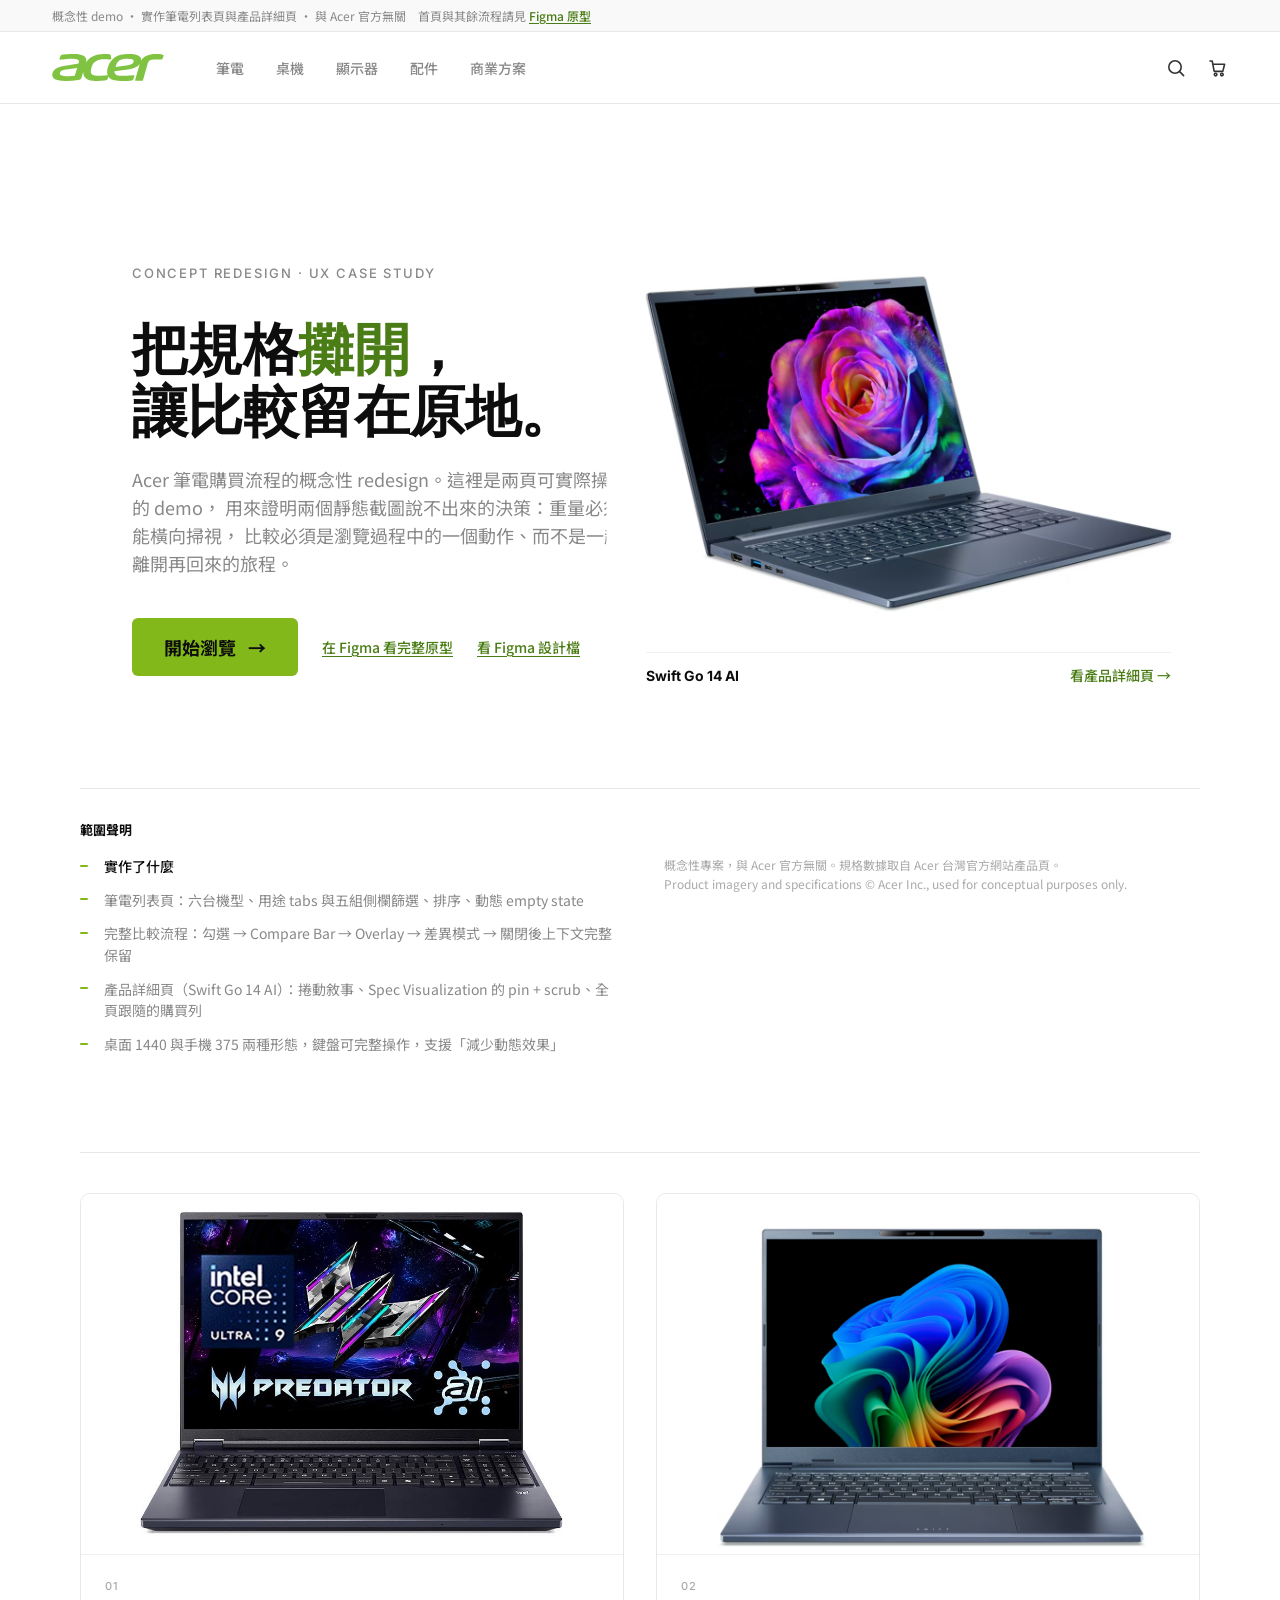
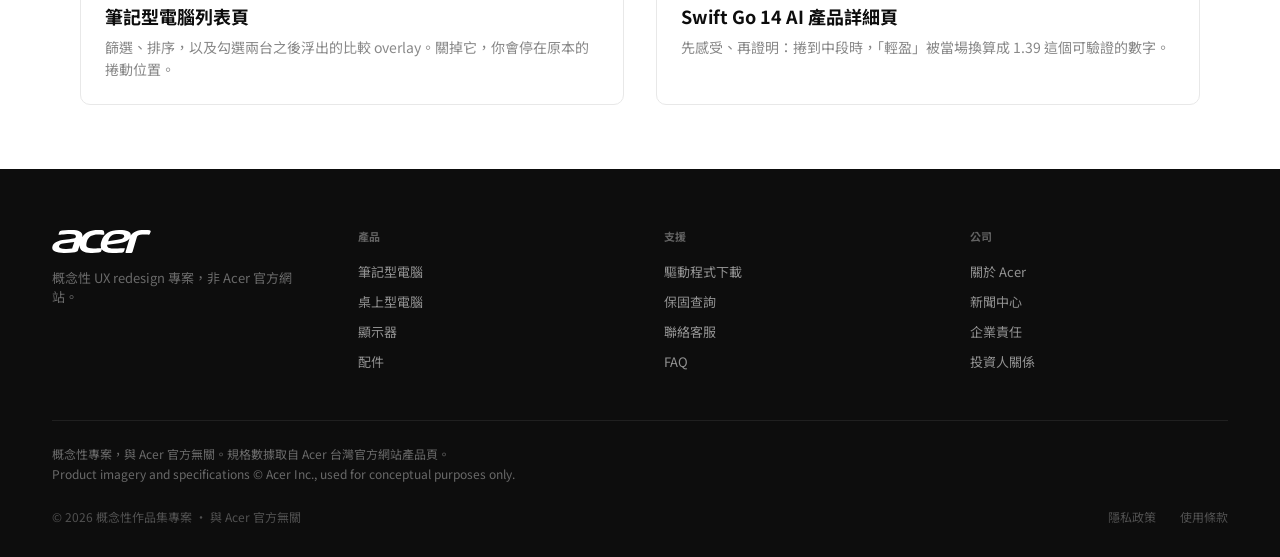
==== commit 2e83e707: "Add files via upload" ====
--- a/index.html
+++ b/index.html
@@ -108,33 +108,6 @@
   to{opacity:1;transform:none}
 }
 
-/* 研究發現數據列 */
-.stats{
-  margin-top:var(--space-24);
-  border-top:1px solid var(--border);padding-top:var(--space-8);
-}
-.stats-h{
-  font-size:var(--fs-label);font-weight:var(--fw-bold);
-  color:var(--text-primary);margin-bottom:var(--space-8);
-}
-.stat-grid{
-  display:grid;grid-template-columns:repeat(3,minmax(0,1fr));
-  gap:var(--space-12);
-}
-.stat{padding-top:var(--space-4);border-top:2px solid var(--green-500)} /* 綠只當圖形，不當文字 */
-.stat-n{
-  font-family:var(--font-data);font-variant-numeric:tabular-nums;
-  font-size:var(--fs-h1);font-weight:var(--fw-black);
-  line-height:var(--lh-tight);color:var(--text-primary);
-  display:flex;align-items:baseline;gap:var(--space-2);
-}
-.stat-n .of{font-size:var(--fs-h4);font-weight:var(--fw-medium);color:var(--text-muted)}
-.stat-d{
-  margin-top:var(--space-3);
-  font-size:var(--fs-body-sm);line-height:var(--lh-base);color:var(--text-secondary);
-}
-.stat-d b{color:var(--text-primary);font-weight:var(--fw-bold)}
-
 /* 範圍聲明 */
 .scope-block{
   margin-top:var(--space-12);
@@ -165,6 +138,8 @@
   font-size:var(--fs-caption);color:var(--text-muted);
   margin-top:var(--space-3);line-height:var(--lh-base);
 }
+/* 免責聲明現在是該欄唯一元素，去掉上邊距才會與左欄首行切齊 */
+.scope-grid > div > .scope-cap:first-child{margin-top:0}
 
 /* CTA */
 .index-cta-row{
@@ -231,7 +206,6 @@
 @media (max-width:1080px){
   .hero{grid-template-columns:1fr;gap:var(--space-10)}
   .hero-media{order:-1}          /* 窄螢幕先看到產品，再讀文案 */
-  .stat-grid{grid-template-columns:1fr;gap:var(--space-8)}
 }
 @media (max-width:768px){
   .index-main{padding:var(--space-12) 20px var(--space-10)}
@@ -239,9 +213,7 @@
   .scope-grid{grid-template-columns:1fr;gap:var(--space-6)}
   .page-index{grid-template-columns:1fr;margin-top:var(--space-16)}
   .btn-start{width:100%;justify-content:center}
-  .stats{margin-top:var(--space-16)}
   .hero-cap{margin-left:9.3%;margin-right:4.8%}
-  .stat-n{font-size:var(--fs-h2)}
 }
 
 @media (prefers-reduced-motion:reduce){
@@ -308,34 +280,6 @@
     </a>
   </section>
 
-  <!-- 研究發現：三個數字，全部出自可用性測試與問卷 -->
-  <section class="stats" aria-labelledby="stats-h">
-    <h2 class="stats-h" id="stats-h">為什麼要重做這兩頁</h2>
-    <dl class="stat-grid">
-      <div class="stat">
-        <dt class="stat-n"><span data-numeric>3</span> <span class="of">/ 5</span></dt>
-        <dd class="stat-d">
-          <b>受測者選錯了機型。</b>在「找一台方便攜帶的筆電」任務中，
-          5 人有 3 人選了 2 kg 以上的機型——重量被併在規格字串的第三順位，掃視時看不見。
-        </dd>
-      </div>
-      <div class="stat">
-        <dt class="stat-n"><span data-numeric>50+</span> <span class="of">→ 6</span></dt>
-        <dd class="stat-d">
-          <b>比較欄位收斂。</b>Acer 現行比較頁列出超過 50 項規格、依零件分組，
-          重量排在第 11 組且經常缺值。本設計只留 6 項買家真的會拿來做決定的。
-        </dd>
-      </div>
-      <div class="stat">
-        <dt class="stat-n"><span data-numeric>5</span> <span class="of">/ 5</span></dt>
-        <dd class="stat-d">
-          <b>價格是唯一全員勾選的項目。</b>問卷問「產品頁最注意什麼」，
-          只有價格 5 人全選。而 Acer 現行的比較頁完全不顯示價格。
-        </dd>
-      </div>
-    </dl>
-  </section>
-
   <!-- 範圍聲明 -->
   <section class="scope-block" aria-labelledby="scope-h">
     <h2 class="scope-h" id="scope-h">範圍聲明</h2>
@@ -350,13 +294,6 @@
         </ul>
       </div>
       <div>
-        <ul class="scope-list">
-          <li><b>刻意沒有實作</b></li>
-          <li>首頁、搜尋、登入、購物車與結帳流程</li>
-          <li>詳細頁只做 Swift Go 14 AI 一台；其餘五台會導向同一頁並顯示提示</li>
-          <li>分頁列為靜態視覺，六台一頁顯示完</li>
-          <li>導覽列其餘項目與頁尾連結為靜態樣式，不會有點了沒反應的元素</li>
-        </ul>
         <p class="scope-cap">
           概念性專案，與 Acer 官方無關。規格數據取自 Acer 台灣官方網站產品頁。<br>
           Product imagery and specifications © Acer Inc., used for conceptual purposes only.
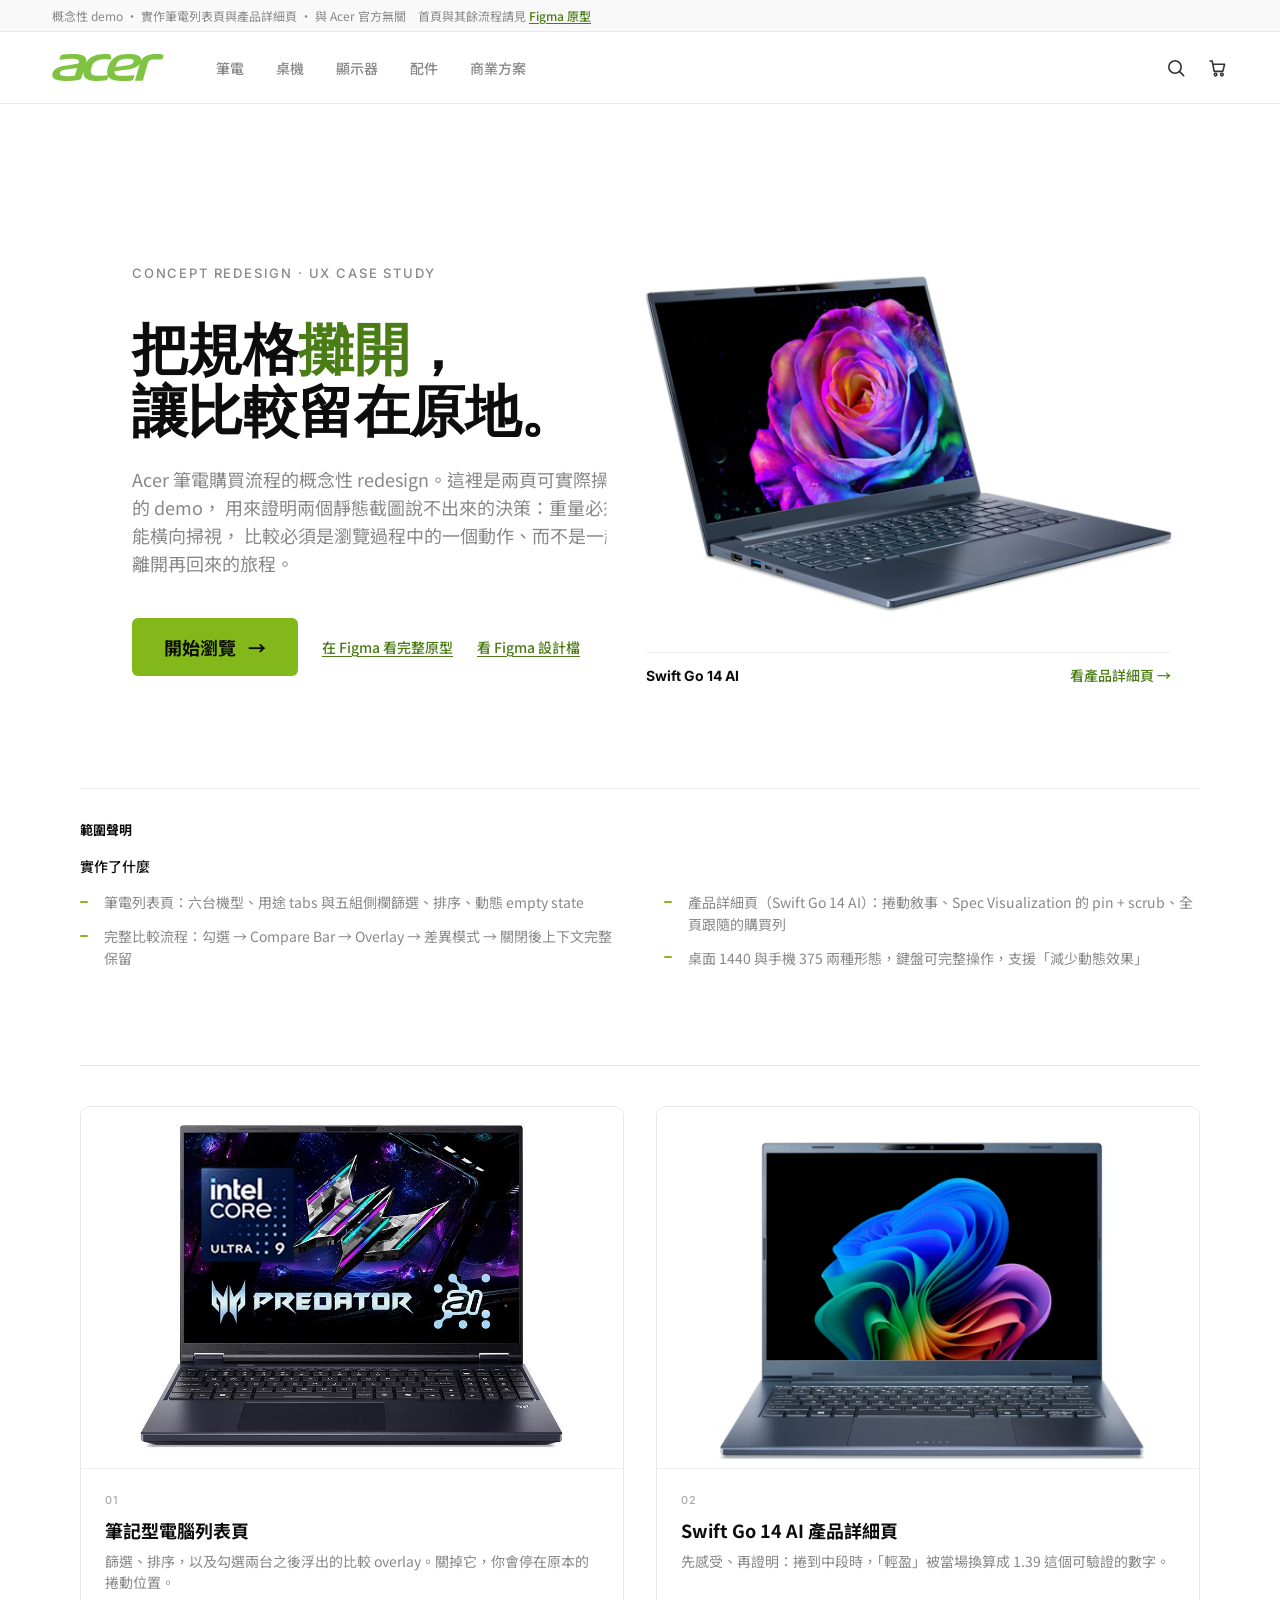
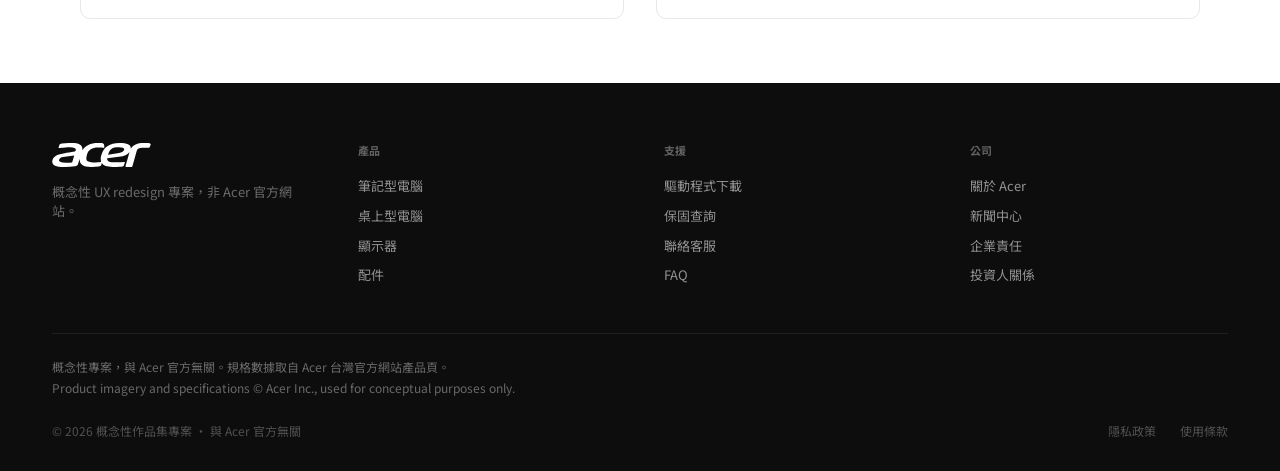
==== commit f015f9ef: "Add files via upload" ====
--- a/index.html
+++ b/index.html
@@ -134,12 +134,11 @@
 }
 .scope-list.is-in li::before{background:var(--green-500)}
 .scope-list li b{color:var(--text-primary);font-weight:var(--fw-medium)}
-.scope-cap{
-  font-size:var(--fs-caption);color:var(--text-muted);
-  margin-top:var(--space-3);line-height:var(--lh-base);
-}
-/* 免責聲明現在是該欄唯一元素，去掉上邊距才會與左欄首行切齊 */
-.scope-grid > div > .scope-cap:first-child{margin-top:0}
+.scope-sub{
+  font-size:var(--fs-body-sm);font-weight:var(--fw-medium);
+  color:var(--text-primary);
+  margin-bottom:var(--space-4);
+}
 
 /* CTA */
 .index-cta-row{
@@ -283,21 +282,19 @@
   <!-- 範圍聲明 -->
   <section class="scope-block" aria-labelledby="scope-h">
     <h2 class="scope-h" id="scope-h">範圍聲明</h2>
+    <p class="scope-sub">實作了什麼</p>
     <div class="scope-grid">
       <div>
         <ul class="scope-list is-in">
-          <li><b>實作了什麼</b></li>
           <li>筆電列表頁：六台機型、用途 tabs 與五組側欄篩選、排序、動態 empty state</li>
           <li>完整比較流程：勾選 → Compare Bar → Overlay → 差異模式 → 關閉後上下文完整保留</li>
+        </ul>
+      </div>
+      <div>
+        <ul class="scope-list is-in">
           <li>產品詳細頁（Swift Go 14 AI）：捲動敘事、Spec Visualization 的 pin + scrub、全頁跟隨的購買列</li>
           <li>桌面 1440 與手機 375 兩種形態，鍵盤可完整操作，支援「減少動態效果」</li>
         </ul>
-      </div>
-      <div>
-        <p class="scope-cap">
-          概念性專案，與 Acer 官方無關。規格數據取自 Acer 台灣官方網站產品頁。<br>
-          Product imagery and specifications © Acer Inc., used for conceptual purposes only.
-        </p>
       </div>
     </div>
   </section>
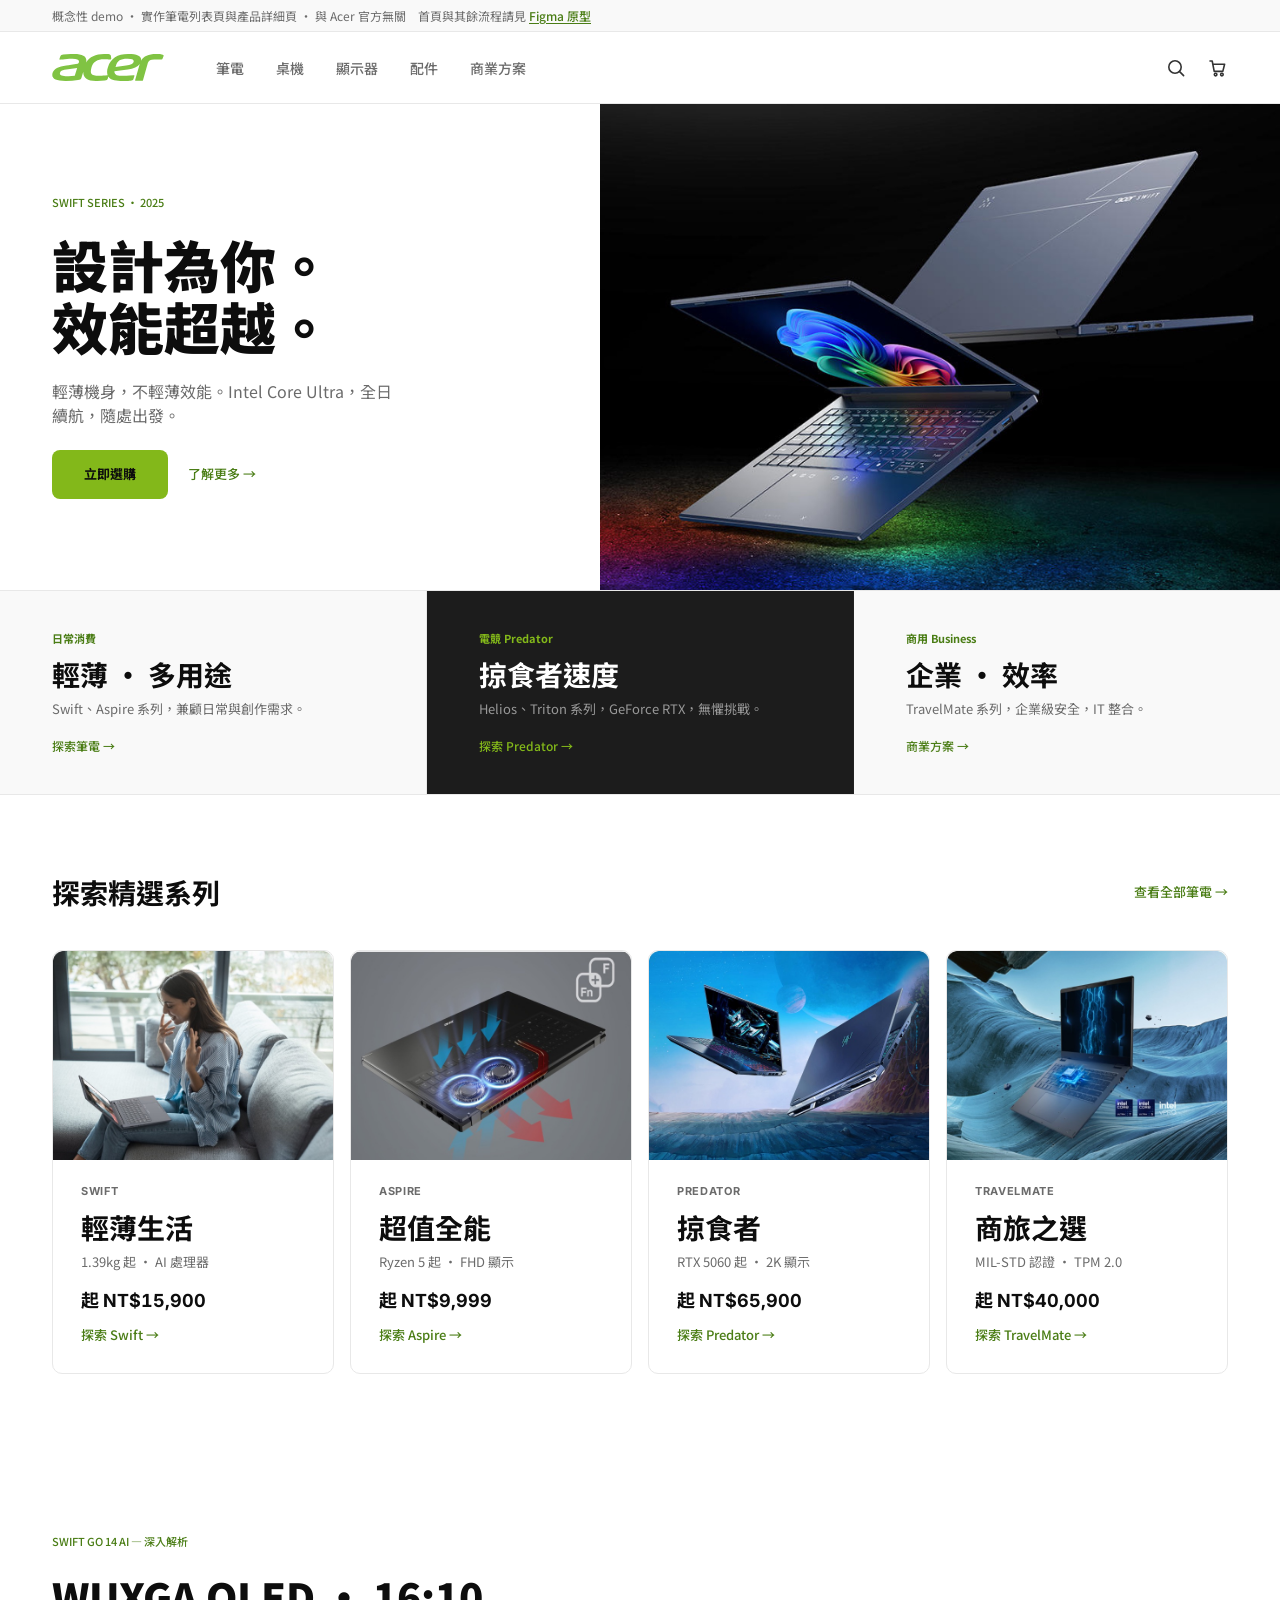
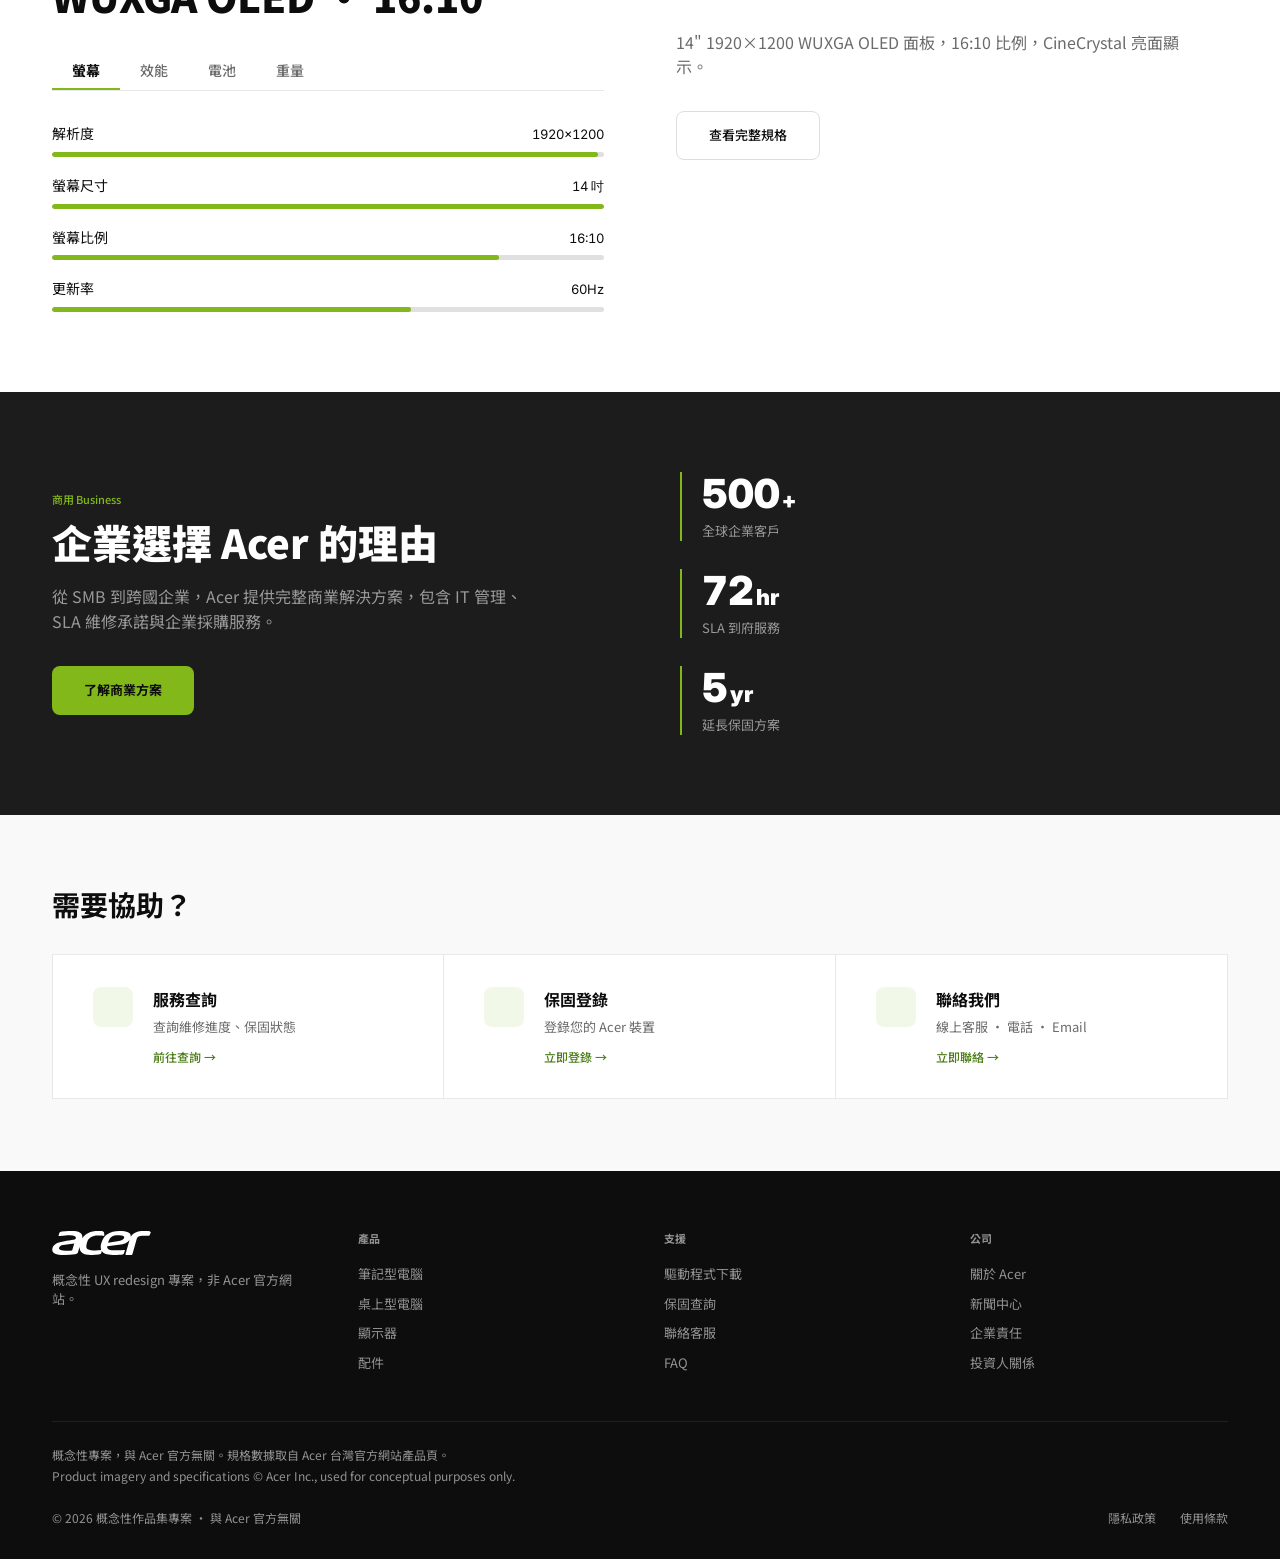
==== commit 3b58f8c6: "新增首頁：依 Figma Home — Desktop 1440 / Mobile 375 實作 原本 index.html 是為 GitHub Pages 另做的導覽頁；Figma 的首頁自專案初期" ====
--- a/index.html
+++ b/index.html
@@ -3,7 +3,7 @@
 <head>
 <meta charset="UTF-8">
 <meta name="viewport" content="width=device-width, initial-scale=1">
-<title>Acer Redesign — 概念性 Demo</title>
+<title>Acer 台灣 — 筆記型電腦｜Acer Redesign 概念 Demo</title>
 <meta name="description" content="Acer 筆電購買流程的概念性 redesign。兩頁可操作 demo：列表頁把重量獨立成列、比較做成保留上下文的 overlay；詳細頁用 Spec Visualization 把形容詞換算成可驗證的數字。與 Acer 官方無關。">
 <meta name="robots" content="index, follow">
 <link rel="icon" href="images/favicon.svg" type="image/svg+xml">
@@ -13,9 +13,9 @@
 
 <!-- Open Graph -->
 <meta property="og:type" content="website">
-<meta property="og:site_name" content="Acer Redesign — 概念性 Demo">
+<meta property="og:site_name" content="Acer 台灣 — 筆記型電腦｜Acer Redesign 概念 Demo">
 <meta property="og:locale" content="zh_TW">
-<meta property="og:title" content="Acer Redesign — 概念性 Demo">
+<meta property="og:title" content="Acer 台灣 — 筆記型電腦｜Acer Redesign 概念 Demo">
 <meta property="og:description" content="Acer 筆電購買流程的概念性 redesign。兩頁可操作 demo：列表頁把重量獨立成列、比較做成保留上下文的 overlay；詳細頁用 Spec Visualization 把形容詞換算成可驗證的數字。與 Acer 官方無關。">
 <meta property="og:url" content="https://leortsai.github.io/acer-redesign-demo/index.html">
 <meta property="og:image" content="https://leortsai.github.io/acer-redesign-demo/images/og.png">
@@ -25,7 +25,7 @@
 
 <!-- Twitter -->
 <meta name="twitter:card" content="summary_large_image">
-<meta name="twitter:title" content="Acer Redesign — 概念性 Demo">
+<meta name="twitter:title" content="Acer 台灣 — 筆記型電腦｜Acer Redesign 概念 Demo">
 <meta name="twitter:description" content="Acer 筆電購買流程的概念性 redesign。兩頁可操作 demo：列表頁把重量獨立成列、比較做成保留上下文的 overlay；詳細頁用 Spec Visualization 把形容詞換算成可驗證的數字。與 Acer 官方無關。">
 <meta name="twitter:image" content="https://leortsai.github.io/acer-redesign-demo/images/og.png">
 
@@ -35,199 +35,177 @@
 <!-- token 區塊與 laptops-list.html 逐字相同，由 style.css 提供 -->
 <link rel="stylesheet" href="style.css">
 <style>
-/* ============ 首頁 — 只用既有 token，不新增色碼 ============ */
-.index-main{
-  max-width:1440px;margin:0 auto;
-  padding:var(--space-24) 80px var(--space-16);
-}
-.index-eyebrow{
-  font-family:var(--font-data);
+/* ============================================================
+   首頁（依 Figma Home — Desktop 1440 / Mobile 375 實作）
+   僅使用 :root 既有 token，不新增色碼
+   ============================================================ */
+.hm-main{display:block}
+
+/* ---------- 共用 ---------- */
+.hm-eyebrow{
+  font-size:var(--fs-micro);font-weight:var(--fw-medium);
+  color:var(--text-action);line-height:var(--lh-compact);
+}
+.hm-eyebrow.is-on-dark{color:var(--green-500)}   /* 深底：green-500 對 #0D0D0D 為 8.18:1 */
+.hm-btn{
+  display:inline-flex;align-items:center;
+  background:var(--action);color:var(--text-on-action);
+  font-weight:var(--fw-bold);font-size:var(--fs-label);
+  padding:15px 32px;border-radius:8px;text-decoration:none;white-space:nowrap;
+  transition:background var(--duration-instant) var(--ease-out);
+}
+.hm-btn:hover{background:var(--action-hover)}
+.hm-btn:active{background:var(--action-pressed)}
+.hm-btn-ghost{
+  display:inline-flex;align-items:center;
+  border:1.5px solid var(--border-strong);border-radius:8px;
+  padding:14px 32px;font-size:var(--fs-label);font-weight:var(--fw-medium);
+  color:var(--text-primary);text-decoration:none;background:var(--surface);
+  transition:border-color var(--duration-instant) var(--ease-out);
+}
+.hm-btn-ghost:hover{border-color:var(--green-600)}
+.hm-link{
   font-size:var(--fs-label);font-weight:var(--fw-medium);
-  letter-spacing:.14em;text-transform:uppercase;
-  color:var(--text-secondary);
-  margin-bottom:var(--space-4);
-}
-.index-title{
-  font-size:var(--fs-display);font-weight:var(--fw-black);
-  line-height:var(--lh-tight);letter-spacing:-.01em;
-  max-width:16ch;
-}
-.index-title .accent{color:var(--text-action)}
-.index-lede{
-  margin-top:var(--space-6);
-  max-width:56ch;
-  font-size:var(--fs-h4);line-height:var(--lh-base);
-  color:var(--text-secondary);
-}
-
-/* Hero — 雙欄：文案 + 產品圖 */
-.hero{
-  /* 圖片欄放大：文案 .86 / 圖片 1.14 */
-  display:grid;grid-template-columns:minmax(0,.86fr) minmax(0,1.14fr);
-  gap:var(--space-12);align-items:center;
-}
-.hero-media{
-  /* 無框：產品圖直接落在頁面上，不做卡片 */
-  display:block;text-decoration:none;
-  overflow:hidden;          /* 讓 img 的 translateX 被裁在欄寬內，不破壞 80px 版面邊界 */
-  animation:heroIn var(--duration-fast) var(--ease-out) both;
-}
-.hero-media img{
-  /* 圖檔上方有 130px 死留白、下方只有 53px：
-     object-position 底端對齊把上方多餘的裁掉，機身才會視覺置中。
-     translateX 是往右的視覺微調——左側露出的是頁面白底，與圖檔白底同色，看不出來。 */
-  width:100%;aspect-ratio:16/10;
-  object-fit:cover;object-position:center 100%;
-  transform:translateX(2.85%);   /* 用 % 才會隨欄寬等比縮放 */
-  display:block;
-}
-.hero-cap{
-  /* 左右內縮到機身邊界（由裁切後機身位置算出），文字才不會突出到機身之外 */
-  display:flex;justify-content:space-between;align-items:baseline;gap:var(--space-4);
-  margin:var(--space-4) 4.8% 0 9.3%;
-  padding-top:var(--space-3);
-  border-top:1px solid var(--border-faint);
-}
-.hero-cap b{
-  font-family:var(--font-data);
-  font-size:var(--fs-body-sm);font-weight:var(--fw-bold);
-  color:var(--text-primary);
-}
-.hero-cap .go{
-  font-size:var(--fs-body-sm);font-weight:var(--fw-medium);
-  color:var(--text-action);white-space:nowrap;
-}
-.hero-cap .arrow{
-  display:inline-block;
-  transition:transform var(--duration-instant) var(--ease-out);
-}
-.hero-media:hover .hero-cap .go{text-decoration:underline;text-underline-offset:3px}
-.hero-media:hover .hero-cap .arrow{transform:translateX(3px)}
-@keyframes heroIn{
-  from{opacity:0;transform:translateY(16px)}
-  to{opacity:1;transform:none}
-}
-
-/* 範圍聲明 */
-.scope-block{
-  margin-top:var(--space-12);
-  border-top:1px solid var(--border);
-  padding-top:var(--space-8);
-}
-.scope-h{
-  font-size:var(--fs-label);font-weight:var(--fw-bold);
-  color:var(--text-primary);margin-bottom:var(--space-4);
-}
-.scope-grid{
-  display:grid;grid-template-columns:repeat(2,minmax(0,1fr));
-  gap:var(--space-8) var(--space-12);
-}
-.scope-list{list-style:none;display:flex;flex-direction:column;gap:var(--space-3)}
-.scope-list li{
-  font-size:var(--fs-body-sm);line-height:var(--lh-base);
-  color:var(--text-secondary);
-  padding-left:var(--space-6);position:relative;
-}
-.scope-list li::before{
-  content:"";position:absolute;left:0;top:.62em;
-  width:8px;height:2px;border-radius:1px;background:var(--track);
-}
-.scope-list.is-in li::before{background:var(--green-500)}
-.scope-list li b{color:var(--text-primary);font-weight:var(--fw-medium)}
-.scope-sub{
-  font-size:var(--fs-body-sm);font-weight:var(--fw-medium);
-  color:var(--text-primary);
-  margin-bottom:var(--space-4);
-}
-
-/* CTA */
-.index-cta-row{
-  margin-top:var(--space-10);
-  display:flex;flex-wrap:wrap;gap:var(--space-6);align-items:center;
-}
-.btn-start{
-  display:inline-flex;align-items:center;gap:var(--space-3);
-  background:var(--action);color:var(--gray-900);
-  font-size:var(--fs-h4);font-weight:var(--fw-bold);
-  padding:var(--space-4) var(--space-8);
-  border-radius:6px;text-decoration:none;
-  transition:transform var(--duration-instant) var(--ease-out),
-             box-shadow var(--duration-instant) var(--ease-out);
-}
-.btn-start:hover{transform:translateY(-2px);box-shadow:0 6px 18px rgba(13,13,13,.14)}
-.btn-start .arrow{transition:transform var(--duration-instant) var(--ease-out)}
-.btn-start:hover .arrow{transform:translateX(3px)}
-.link-secondary{
-  font-size:var(--fs-body-sm);font-weight:var(--fw-medium);
-  color:var(--text-action);text-decoration:underline;text-underline-offset:3px;
-}
-
-/* 兩頁索引 */
-.page-index{
-  margin-top:var(--space-24);
-  border-top:1px solid var(--border);padding-top:var(--space-10);
-  display:grid;grid-template-columns:repeat(2,minmax(0,1fr));gap:var(--space-8);
-}
-.page-card{
-  display:block;text-decoration:none;
-  border:1px solid var(--border);border-radius:10px;
-  overflow:hidden;background:var(--surface);
-  transition:border-color var(--duration-instant) var(--ease-out),
-             transform var(--duration-instant) var(--ease-out);
-}
-.page-card:hover{border-color:var(--green-600);transform:translateY(-2px)}
-.page-card .thumb{
-  /* 產品圖是不透明白底（非去背），所以底色用白、圖鋪滿到邊，
-     才不會出現「灰底上疊一塊白方塊」的接縫 */
-  background:var(--surface);
-  aspect-ratio:3/2;overflow:hidden;
-  border-bottom:1px solid var(--border-faint);
-}
-.page-card .thumb img{
-  width:100%;height:100%;
-  object-fit:cover;object-position:center;
-  transition:transform var(--duration-fast) var(--ease-out);
-}
-.page-card:hover .thumb img{transform:scale(1.03)}
-.page-card .meta{padding:var(--space-6)}
-.page-card .n{
-  font-family:var(--font-data);font-size:var(--fs-micro);
-  font-weight:var(--fw-medium);letter-spacing:.1em;
-  color:var(--text-muted);
-}
-.page-card .h{
-  font-size:var(--fs-h4);font-weight:var(--fw-bold);
-  color:var(--text-primary);margin:var(--space-2) 0 var(--space-2);
-}
-.page-card .d{font-size:var(--fs-body-sm);line-height:var(--lh-base);color:var(--text-secondary)}
-
-/* 手機 */
+  color:var(--text-action);text-decoration:none;white-space:nowrap;
+}
+.hm-link:hover{text-decoration:underline;text-underline-offset:3px}
+.hm-sec-head{display:flex;flex-wrap:wrap;gap:12px;align-items:center;justify-content:space-between}
+.hm-sec-title{font-size:var(--fs-h2);font-weight:var(--fw-bold);line-height:var(--lh-snug);color:var(--text-primary)}
+
+/* ---------- Hero（81:2）---------- */
+.hm-hero{display:flex;align-items:stretch;background:var(--surface)}
+.hm-hero-copy{
+  flex:0 0 600px;display:flex;flex-direction:column;justify-content:center;
+  gap:22px;padding:88px 52px;min-width:0;
+}
+.hm-hero-title{font-size:var(--fs-display);font-weight:var(--fw-black);line-height:var(--lh-tight);color:var(--text-primary)}
+.hm-hero-lede{max-width:340px;font-size:var(--fs-body);line-height:var(--lh-base);color:var(--text-secondary)}
+.hm-cta-row{display:flex;flex-wrap:wrap;gap:20px;align-items:center}
+.hm-hero-media{flex:1 1 auto;min-width:0;background:#F4F4F4;overflow:hidden}
+.hm-hero-media img{width:100%;height:100%;object-fit:cover;display:block}
+
+/* ---------- 三分流入口（82:2）---------- */
+.hm-triage{display:flex;border-block:1px solid var(--border)}
+.hm-tile{
+  flex:1 1 0;min-width:0;display:flex;flex-direction:column;
+  padding:40px 52px;text-decoration:none;
+  background:var(--surface-subtle);border-inline-end:1px solid var(--border);
+  transition:background var(--duration-instant) var(--ease-out);
+}
+.hm-tile:last-child{border-inline-end:0}
+.hm-tile:hover{background:var(--surface)}
+.hm-tile-kicker{font-size:var(--fs-micro);font-weight:var(--fw-bold);color:var(--text-action)}
+.hm-tile-title{margin-top:10px;font-size:var(--fs-h2);font-weight:var(--fw-bold);line-height:var(--lh-snug);color:var(--text-primary)}
+.hm-tile-desc{margin-top:8px;font-size:var(--fs-label);line-height:var(--lh-compact);color:var(--text-secondary)}
+.hm-tile-go{margin-top:18px;font-size:var(--fs-caption);font-weight:var(--fw-medium);color:var(--text-action)}
+.hm-tile.is-dark{background:var(--chassis-ink);border-inline-end-color:#222}
+.hm-tile.is-dark:hover{background:#151515}
+.hm-tile.is-dark .hm-tile-kicker,
+.hm-tile.is-dark .hm-tile-go{color:var(--green-500)}
+.hm-tile.is-dark .hm-tile-title{color:#fff}
+.hm-tile.is-dark .hm-tile-desc{color:var(--on-dark-strong)}
+
+/* ---------- 精選系列帶（84:2）---------- */
+.hm-series{padding:80px 52px}
+.hm-series-row{display:grid;grid-template-columns:repeat(4,minmax(0,1fr));gap:16px;margin-top:40px}
+.hm-card{
+  display:flex;flex-direction:column;text-decoration:none;
+  border:1px solid var(--border);border-radius:10px;overflow:hidden;background:var(--surface);
+  transition:border-color var(--duration-instant) var(--ease-out),transform var(--duration-instant) var(--ease-out);
+}
+.hm-card:hover{border-color:var(--green-600);transform:translateY(-2px)}
+.hm-card-img{display:block;aspect-ratio:322/240;overflow:hidden;background:var(--surface-subtle)}
+.hm-card-img img{width:100%;height:100%;object-fit:cover;display:block}
+.hm-card-body{display:flex;flex-direction:column;padding:24px 28px 28px}
+.hm-card-kicker{font-family:var(--font-data);font-size:var(--fs-micro);font-weight:var(--fw-bold);letter-spacing:.06em;color:var(--text-secondary)}
+.hm-card-name{margin-top:10px;font-size:var(--fs-h2);font-weight:var(--fw-bold);line-height:var(--lh-snug);color:var(--text-primary)}
+.hm-card-spec{margin-top:8px;font-size:var(--fs-label);color:var(--text-secondary);line-height:var(--lh-compact)}
+.hm-card-price{margin-top:14px;font-size:var(--fs-h4);font-weight:var(--fw-bold);color:var(--text-primary)}
+.hm-card-go{margin-top:12px;font-size:var(--fs-label);font-weight:var(--fw-medium);color:var(--text-action)}
+.hm-card:hover .hm-card-go{text-decoration:underline;text-underline-offset:3px}
+
+/* ---------- Spec Viz（85:2）---------- */
+.hm-spec{display:flex;gap:72px;align-items:flex-start;padding:80px 52px;background:var(--surface)}
+.hm-spec-left{flex:1 1 0;min-width:0}
+.hm-spec-title{margin-top:24px;font-size:var(--fs-h1);font-weight:var(--fw-black);line-height:var(--lh-tight);color:var(--text-primary)}
+.hm-tabs{display:flex;flex-wrap:wrap;gap:0;margin-top:32px;border-bottom:1px solid var(--border)}
+.hm-tab{
+  font-family:inherit;font-size:var(--fs-body-sm);font-weight:var(--fw-medium);
+  padding:10px 20px;background:none;border:0;line-height:var(--lh-compact);
+}
+.hm-tab.is-on{color:var(--text-primary);font-weight:var(--fw-bold);box-shadow:inset 0 -2px 0 var(--green-500)}
+/* 未實作的分頁：非互動樣式，不做成「點了沒反應」的假按鈕 */
+.hm-tab.is-off{color:var(--text-secondary);cursor:default}
+.hm-bars{margin-top:32px;display:flex;flex-direction:column;gap:18px}
+.hm-bar{display:flex;flex-direction:column;gap:8px}
+.hm-bar-row{display:flex;align-items:baseline;gap:12px}
+.hm-bar-l{font-size:var(--fs-body-sm);color:var(--text-primary);white-space:nowrap}
+.hm-bar-v{margin-left:auto;font-family:var(--font-data);font-variant-numeric:tabular-nums;font-size:var(--fs-label);color:var(--text-primary)}
+.hm-bar-track{display:block;height:5px;border-radius:3px;background:var(--track);overflow:hidden}
+.hm-bar-fill{display:block;height:100%;border-radius:3px;background:var(--green-500)}
+.hm-spec-right{flex:1 1 0;min-width:0;padding-top:96px}
+.hm-spec-desc{max-width:527px;font-size:var(--fs-body);line-height:var(--lh-base);color:var(--text-secondary)}
+.hm-spec-right .hm-btn-ghost{margin-top:32px}
+
+/* ---------- 商用信任帶（86:2）---------- */
+.hm-biz{display:flex;gap:80px;align-items:center;padding:80px 52px;background:var(--chassis-ink)}
+.hm-biz-copy{flex:1 1 0;min-width:0}
+.hm-biz-title{margin-top:12px;max-width:392px;font-size:var(--fs-h1);font-weight:var(--fw-black);line-height:var(--lh-tight);color:#fff}
+.hm-biz-lede{margin-top:20px;max-width:480px;font-size:var(--fs-body);line-height:var(--lh-base);color:var(--on-dark-strong)}
+.hm-biz .hm-btn{margin-top:32px}
+.hm-stats{flex:1 1 0;min-width:0;display:flex;flex-direction:column;gap:28px}
+.hm-stat{padding-left:20px;border-left:2px solid var(--green-500)}
+.hm-stat-n{display:flex;align-items:baseline;gap:2px;font-family:var(--font-data);font-variant-numeric:tabular-nums;font-weight:var(--fw-black);font-size:var(--fs-h1);line-height:var(--lh-tight);color:#fff}
+.hm-stat-n .u{font-size:var(--fs-h3)}
+.hm-stat-l{margin-top:6px;font-size:var(--fs-label);color:var(--on-dark-strong)}
+
+/* ---------- 支援入口（86:28）---------- */
+.hm-support{padding:72px 52px;background:var(--surface-subtle)}
+.hm-support-row{display:grid;grid-template-columns:repeat(3,minmax(0,1fr));gap:0;margin-top:32px}
+.hm-sup-card{display:flex;gap:20px;align-items:flex-start;padding:32px 40px;background:var(--surface);border:1px solid var(--border)}
+.hm-sup-card + .hm-sup-card{border-inline-start:0}
+.hm-sup-icon{flex:none;width:40px;height:40px;border-radius:8px;background:var(--pill-green-bg)}
+.hm-sup-text{display:flex;flex-direction:column;min-width:0}
+.hm-sup-title{font-size:var(--fs-body);font-weight:var(--fw-bold);line-height:var(--lh-base);color:var(--text-primary)}
+.hm-sup-desc{margin-top:6px;font-size:var(--fs-label);color:var(--text-secondary);line-height:var(--lh-compact)}
+.hm-sup-go{margin-top:12px;font-size:var(--fs-caption);font-weight:var(--fw-medium);color:var(--text-action)}
+
+/* ---------- 平板 ---------- */
 @media (max-width:1080px){
-  .hero{grid-template-columns:1fr;gap:var(--space-10)}
-  .hero-media{order:-1}          /* 窄螢幕先看到產品，再讀文案 */
-}
+  .hm-hero{flex-direction:column}
+  .hm-hero-copy{flex:none;width:100%;padding:56px 32px}
+  .hm-hero-media{width:100%;aspect-ratio:16/10}
+  .hm-series-row{grid-template-columns:repeat(2,minmax(0,1fr))}
+  .hm-spec{flex-direction:column;gap:40px}
+  .hm-spec-right{padding-top:0}
+  .hm-biz{flex-direction:column;align-items:flex-start;gap:48px}
+  .hm-support-row{grid-template-columns:1fr}
+  .hm-sup-card + .hm-sup-card{border-inline-start:1px solid var(--border);border-block-start:0}
+}
+
+/* ---------- 手機 375（Figma 112:2）---------- */
 @media (max-width:768px){
-  .index-main{padding:var(--space-12) 20px var(--space-10)}
-  .index-title{max-width:none}
-  .scope-grid{grid-template-columns:1fr;gap:var(--space-6)}
-  .page-index{grid-template-columns:1fr;margin-top:var(--space-16)}
-  .btn-start{width:100%;justify-content:center}
-  .hero-cap{margin-left:9.3%;margin-right:4.8%}
-}
-
-@media (prefers-reduced-motion:reduce){
-  .btn-start,.btn-start .arrow,.page-card,.page-card .thumb img{transition:none}
-  .hero-media{animation:none}
-  .hero-cap .arrow{transition:none}
-  .hero-media:hover .hero-cap .arrow{transform:none}
-  .btn-start:hover,.page-card:hover,.btn-start:hover .arrow,
-  .page-card:hover .thumb img{transform:none}
-}
+  .hm-hero-copy{padding:36px 20px;gap:16px}
+  .hm-hero-media{aspect-ratio:375/260}
+  .hm-triage{flex-direction:column}
+  .hm-tile{padding:24px 20px;border-inline-end:0;border-block-end:1px solid var(--border)}
+  .hm-tile:last-child{border-block-end:0}
+  .hm-series{padding:40px 20px}
+  .hm-series-row{grid-template-columns:repeat(2,minmax(0,1fr));gap:12px;margin-top:24px}
+  .hm-card-body{padding:14px 16px 18px}
+  .hm-card-name{margin-top:6px}
+  .hm-spec{padding:40px 20px}
+  .hm-tabs{margin-top:24px}
+  .hm-tab{padding:9px 14px}
+  .hm-biz{padding:48px 20px;gap:32px}
+  .hm-support{padding:40px 20px}
+  .hm-sup-card{padding:20px}
+}
+
 </style>
 </head>
 <body>
 
-<!-- 範圍聲明（sticky top，與兩頁一致） -->
 <div class="scope-banner" role="note">
   <span>概念性 demo · 實作筆電列表頁與產品詳細頁 · 與 Acer 官方無關</span>
   <span>首頁與其餘流程請見 <a href="https://www.figma.com/proto/HEWrjA0NJX4dI037WMmOZ3/ACER-Redesign---Wireframe?node-id=80-2&amp;p=f&amp;t=rNhxzCozjx3zxljE-0&amp;scaling=min-zoom&amp;content-scaling=fixed&amp;starting-point-node-id=80%3A2" target="_blank" rel="noopener">Figma 原型</a></span>
@@ -253,72 +231,186 @@
   </div>
 </header>
 
-<main class="index-main">
-
-  <section class="hero">
-    <div class="hero-copy">
-      <p class="index-eyebrow">Concept Redesign · UX Case Study</p>
-      <h1 class="index-title">把規格<span class="accent">攤開</span>，<br>讓比較留在原地。</h1>
-      <p class="index-lede">
-        Acer 筆電購買流程的概念性 redesign。這裡是兩頁可實際操作的 demo，
-        用來證明兩個靜態截圖說不出來的決策：重量必須能橫向掃視，
-        比較必須是瀏覽過程中的一個動作、而不是一趟離開再回來的旅程。
-      </p>
-      <div class="index-cta-row">
-    <a class="btn-start" href="laptops-list.html">開始瀏覽 <span class="arrow" aria-hidden="true">→</span></a>
-    <a class="link-secondary" href="https://www.figma.com/proto/HEWrjA0NJX4dI037WMmOZ3/ACER-Redesign---Wireframe?node-id=80-2&amp;p=f&amp;t=rNhxzCozjx3zxljE-0&amp;scaling=min-zoom&amp;content-scaling=fixed&amp;starting-point-node-id=80%3A2" target="_blank" rel="noopener">在 Figma 看完整原型</a>
-    <a class="link-secondary" href="https://www.figma.com/design/HEWrjA0NJX4dI037WMmOZ3/ACER-Redesign---Wireframe?node-id=18-3&amp;t=sLFlQXpYpwnhzlOE-1" target="_blank" rel="noopener">看 Figma 設計檔</a>
-      </div>
-    </div>
-    <a class="hero-media" href="product-detail.html?model=swift-go-14-ai">
-      <img src="images/swift-go-14-ai-hero.png" alt="Swift Go 14 AI 筆記型電腦，螢幕開啟的斜角視角">
-      <span class="hero-cap">
-        <b>Swift Go 14 AI</b>
-        <span class="go">看產品詳細頁 <span class="arrow" aria-hidden="true">→</span></span>
+
+<main class="hm-main">
+<!-- ============ Hero（Figma 81:2）============ -->
+<section class="hm-hero">
+  <div class="hm-hero-copy">
+    <p class="hm-eyebrow">SWIFT SERIES · 2025</p>
+    <h1 class="hm-hero-title">設計為你。<br>效能超越。</h1>
+    <p class="hm-hero-lede">輕薄機身，不輕薄效能。Intel Core Ultra，全日續航，隨處出發。</p>
+    <div class="hm-cta-row">
+      <a class="hm-btn" href="product-detail.html?model=swift-go-14-ai">立即選購</a>
+      <a class="hm-link" href="product-detail.html?model=swift-go-14-ai">了解更多 <span aria-hidden="true">→</span></a>
+    </div>
+  </div>
+  <figure class="hm-hero-media">
+    <img src="images/home-hero.jpg" alt="Swift Go 14 AI 筆記型電腦，一台開啟展示彩色螢幕、一台闔上展示機背" width="1680" height="1200">
+  </figure>
+</section>
+
+<!-- ============ 三分流入口（Figma 82:2）============ -->
+<nav class="hm-triage" aria-label="依用途瀏覽">
+  <a class="hm-tile" href="laptops-list.html?purpose=daily">
+    <p class="hm-tile-kicker">日常消費</p>
+    <p class="hm-tile-title">輕薄 · 多用途</p>
+    <p class="hm-tile-desc">Swift、Aspire 系列，兼顧日常與創作需求。</p>
+    <p class="hm-tile-go">探索筆電 <span aria-hidden="true">→</span></p>
+  </a>
+  <a class="hm-tile is-dark" href="laptops-list.html?purpose=gaming">
+    <p class="hm-tile-kicker">電競 Predator</p>
+    <p class="hm-tile-title">掠食者速度</p>
+    <p class="hm-tile-desc">Helios、Triton 系列，GeForce RTX，無懼挑戰。</p>
+    <p class="hm-tile-go">探索 Predator <span aria-hidden="true">→</span></p>
+  </a>
+  <a class="hm-tile" href="laptops-list.html?purpose=business">
+    <p class="hm-tile-kicker">商用 Business</p>
+    <p class="hm-tile-title">企業 · 效率</p>
+    <p class="hm-tile-desc">TravelMate 系列，企業級安全，IT 整合。</p>
+    <p class="hm-tile-go">商業方案 <span aria-hidden="true">→</span></p>
+  </a>
+</nav>
+
+<!-- ============ 精選系列帶（Figma 84:2）============ -->
+<section class="hm-series" aria-labelledby="hm-series-h">
+  <div class="hm-sec-head">
+    <h2 class="hm-sec-title" id="hm-series-h">探索精選系列</h2>
+    <a class="hm-link" href="laptops-list.html">查看全部筆電 <span aria-hidden="true">→</span></a>
+  </div>
+  <div class="hm-series-row">
+    <a class="hm-card" href="laptops-list.html?series=SWIFT">
+      <span class="hm-card-img"><img src="images/home-series-swift.jpg" alt="Swift 系列筆記型電腦" width="644" height="480" loading="lazy"></span>
+      <span class="hm-card-body">
+        <span class="hm-card-kicker">SWIFT</span>
+        <span class="hm-card-name">輕薄生活</span>
+        <span class="hm-card-spec">1.39kg 起 · AI 處理器</span>
+        <span class="hm-card-price">起 <span data-numeric>NT$15,900</span></span>
+        <span class="hm-card-go">探索 Swift <span aria-hidden="true">→</span></span>
       </span>
     </a>
-  </section>
-
-  <!-- 範圍聲明 -->
-  <section class="scope-block" aria-labelledby="scope-h">
-    <h2 class="scope-h" id="scope-h">範圍聲明</h2>
-    <p class="scope-sub">實作了什麼</p>
-    <div class="scope-grid">
-      <div>
-        <ul class="scope-list is-in">
-          <li>筆電列表頁：六台機型、用途 tabs 與五組側欄篩選、排序、動態 empty state</li>
-          <li>完整比較流程：勾選 → Compare Bar → Overlay → 差異模式 → 關閉後上下文完整保留</li>
-        </ul>
-      </div>
-      <div>
-        <ul class="scope-list is-in">
-          <li>產品詳細頁（Swift Go 14 AI）：捲動敘事、Spec Visualization 的 pin + scrub、全頁跟隨的購買列</li>
-          <li>桌面 1440 與手機 375 兩種形態，鍵盤可完整操作，支援「減少動態效果」</li>
-        </ul>
-      </div>
-    </div>
-  </section>
-
-
-  <!-- 兩頁索引 -->
-  <nav class="page-index" aria-label="Demo 頁面">
-    <a class="page-card" href="laptops-list.html">
-      <div class="thumb"><img src="images/predator-helios-neo-16-list.jpg" alt="Predator Helios Neo 16 AI 筆記型電腦正面視角"></div>
-      <div class="meta">
-        <div class="n">01</div>
-        <div class="h">筆記型電腦列表頁</div>
-        <p class="d">篩選、排序，以及勾選兩台之後浮出的比較 overlay。關掉它，你會停在原本的捲動位置。</p>
-      </div>
+    <a class="hm-card" href="laptops-list.html?series=ASPIRE">
+      <span class="hm-card-img"><img src="images/home-series-aspire.jpg" alt="Aspire 系列筆記型電腦" width="644" height="480" loading="lazy"></span>
+      <span class="hm-card-body">
+        <span class="hm-card-kicker">ASPIRE</span>
+        <span class="hm-card-name">超值全能</span>
+        <span class="hm-card-spec">Ryzen 5 起 · FHD 顯示</span>
+        <span class="hm-card-price">起 <span data-numeric>NT$9,999</span></span>
+        <span class="hm-card-go">探索 Aspire <span aria-hidden="true">→</span></span>
+      </span>
     </a>
-    <a class="page-card" href="product-detail.html?model=swift-go-14-ai">
-      <div class="thumb"><img src="images/swift-go-14-ai-list.png" alt="Swift Go 14 AI 筆記型電腦正面視角"></div>
-      <div class="meta">
-        <div class="n">02</div>
-        <div class="h">Swift Go 14 AI 產品詳細頁</div>
-        <p class="d">先感受、再證明：捲到中段時，「輕盈」被當場換算成 1.39 這個可驗證的數字。</p>
-      </div>
+    <a class="hm-card" href="laptops-list.html?series=PREDATOR">
+      <span class="hm-card-img"><img src="images/home-series-predator.jpg" alt="Predator 系列電競筆記型電腦" width="644" height="480" loading="lazy"></span>
+      <span class="hm-card-body">
+        <span class="hm-card-kicker">PREDATOR</span>
+        <span class="hm-card-name">掠食者</span>
+        <span class="hm-card-spec">RTX 5060 起 · 2K 顯示</span>
+        <span class="hm-card-price">起 <span data-numeric>NT$65,900</span></span>
+        <span class="hm-card-go">探索 Predator <span aria-hidden="true">→</span></span>
+      </span>
     </a>
-  </nav>
+    <a class="hm-card" href="laptops-list.html?series=TRAVELMATE">
+      <span class="hm-card-img"><img src="images/home-series-travelmate.jpg" alt="TravelMate 系列商務筆記型電腦" width="644" height="480" loading="lazy"></span>
+      <span class="hm-card-body">
+        <span class="hm-card-kicker">TRAVELMATE</span>
+        <span class="hm-card-name">商旅之選</span>
+        <span class="hm-card-spec">MIL-STD 認證 · TPM 2.0</span>
+        <span class="hm-card-price">起 <span data-numeric>NT$40,000</span></span>
+        <span class="hm-card-go">探索 TravelMate <span aria-hidden="true">→</span></span>
+      </span>
+    </a>
+  </div>
+</section>
+
+<!-- ============ Spec Viz（Figma 85:2）— 僅實作「螢幕」分頁 ============ -->
+<section class="hm-spec" aria-labelledby="hm-spec-h">
+  <div class="hm-spec-left">
+    <p class="hm-eyebrow">SWIFT GO 14 AI — 深入解析</p>
+    <h2 class="hm-spec-title" id="hm-spec-h">WUXGA OLED · 16:10</h2>
+    <div class="hm-tabs" role="tablist" aria-label="規格分類">
+      <button class="hm-tab is-on" role="tab" aria-selected="true" id="tab-screen" aria-controls="panel-screen">螢幕</button>
+      <span class="hm-tab is-off" role="tab" aria-selected="false" aria-disabled="true" tabindex="-1">效能</span>
+      <span class="hm-tab is-off" role="tab" aria-selected="false" aria-disabled="true" tabindex="-1">電池</span>
+      <span class="hm-tab is-off" role="tab" aria-selected="false" aria-disabled="true" tabindex="-1">重量</span>
+    </div>
+    <div class="hm-bars" role="tabpanel" id="panel-screen" aria-labelledby="tab-screen">
+      <div class="hm-bar">
+        <span class="hm-bar-row"><span class="hm-bar-l">解析度</span><span class="hm-bar-v" data-numeric>1920×1200</span></span>
+        <span class="hm-bar-track"><span class="hm-bar-fill" style="width:99%"></span></span>
+      </div>
+      <div class="hm-bar">
+        <span class="hm-bar-row"><span class="hm-bar-l">螢幕尺寸</span><span class="hm-bar-v" data-numeric>14 吋</span></span>
+        <span class="hm-bar-track"><span class="hm-bar-fill" style="width:100%"></span></span>
+      </div>
+      <div class="hm-bar">
+        <span class="hm-bar-row"><span class="hm-bar-l">螢幕比例</span><span class="hm-bar-v" data-numeric>16:10</span></span>
+        <span class="hm-bar-track"><span class="hm-bar-fill" style="width:81%"></span></span>
+      </div>
+      <div class="hm-bar">
+        <span class="hm-bar-row"><span class="hm-bar-l">更新率</span><span class="hm-bar-v" data-numeric>60Hz</span></span>
+        <span class="hm-bar-track"><span class="hm-bar-fill" style="width:65%"></span></span>
+      </div>
+    </div>
+  </div>
+  <div class="hm-spec-right">
+    <p class="hm-spec-desc">14" 1920×1200 WUXGA OLED 面板，16:10 比例，CineCrystal 亮面顯示。</p>
+    <a class="hm-btn-ghost" href="product-detail.html?model=swift-go-14-ai">查看完整規格</a>
+  </div>
+</section>
+
+<!-- ============ 商用信任帶（Figma 86:2）============ -->
+<section class="hm-biz" aria-labelledby="hm-biz-h">
+  <div class="hm-biz-copy">
+    <p class="hm-eyebrow is-on-dark">商用 Business</p>
+    <h2 class="hm-biz-title" id="hm-biz-h">企業選擇 Acer 的理由</h2>
+    <p class="hm-biz-lede">從 SMB 到跨國企業，Acer 提供完整商業解決方案，包含 IT 管理、SLA 維修承諾與企業採購服務。</p>
+    <a class="hm-btn" href="laptops-list.html?purpose=business">了解商業方案</a>
+  </div>
+  <dl class="hm-stats">
+    <div class="hm-stat">
+      <dt class="hm-stat-n"><span data-numeric>500</span><span class="u">+</span></dt>
+      <dd class="hm-stat-l">全球企業客戶</dd>
+    </div>
+    <div class="hm-stat">
+      <dt class="hm-stat-n"><span data-numeric>72</span><span class="u">hr</span></dt>
+      <dd class="hm-stat-l">SLA 到府服務</dd>
+    </div>
+    <div class="hm-stat">
+      <dt class="hm-stat-n"><span data-numeric>5</span><span class="u">yr</span></dt>
+      <dd class="hm-stat-l">延長保固方案</dd>
+    </div>
+  </dl>
+</section>
+
+<!-- ============ 支援入口（Figma 86:28）============ -->
+<section class="hm-support" aria-labelledby="hm-support-h">
+  <h2 class="hm-sec-title" id="hm-support-h">需要協助？</h2>
+  <div class="hm-support-row">
+    <div class="hm-sup-card">
+      <span class="hm-sup-icon" aria-hidden="true"></span>
+      <span class="hm-sup-text">
+        <span class="hm-sup-title">服務查詢</span>
+        <span class="hm-sup-desc">查詢維修進度、保固狀態</span>
+        <span class="hm-sup-go">前往查詢 <span aria-hidden="true">→</span></span>
+      </span>
+    </div>
+    <div class="hm-sup-card">
+      <span class="hm-sup-icon" aria-hidden="true"></span>
+      <span class="hm-sup-text">
+        <span class="hm-sup-title">保固登錄</span>
+        <span class="hm-sup-desc">登錄您的 Acer 裝置</span>
+        <span class="hm-sup-go">立即登錄 <span aria-hidden="true">→</span></span>
+      </span>
+    </div>
+    <div class="hm-sup-card">
+      <span class="hm-sup-icon" aria-hidden="true"></span>
+      <span class="hm-sup-text">
+        <span class="hm-sup-title">聯絡我們</span>
+        <span class="hm-sup-desc">線上客服 · 電話 · Email</span>
+        <span class="hm-sup-go">立即聯絡 <span aria-hidden="true">→</span></span>
+      </span>
+    </div>
+  </div>
+</section>
 
 </main>
 
--- a/style.css
+++ b/style.css
@@ -18,12 +18,20 @@
   --action-text:var(--green-700);
   --text-action:var(--green-700);
   --text-primary:var(--gray-900);
-  --text-secondary:#888888;
-  --text-tertiary:#999999;
-  --text-muted:#AAAAAA;
-  --text-faint:#BBBBBB;
+  --text-secondary:#6B6B6B;
+  --text-tertiary:#6B6B6B;
+  --text-muted:#6B6B6B;
+  --text-faint:#6B6B6B;
   --ink-strong:#333333;
-  --control-border:#CCCCCC;
+  --control-border:#767676;
+  /* 第 2 項：綠底按鈕的文字與狀態（對應 Figma text-on-action / action-hover / action-pressed） */
+  --text-on-action:#0D0D0D;
+  --action-hover:#6FA014;
+  --action-pressed:#5E8A12;
+  --action-disabled-bg:#F2F2F2;
+  --action-disabled-text:#8C8C8C;
+  /* 第 7 項：星等數字（星號本身維持 --star） */
+  --rating-num:#555555;
   --surface:#FFFFFF;
   --surface-subtle:var(--gray-50);
   --border:var(--gray-200);
@@ -36,12 +44,12 @@
   --compare-better-bg:#EAF3DE;
   --pill-green-bg:rgba(131,184,26,.1);
   --avatar-green-bg:#E8F0E0;
-  --star:#E6A800;
+  --star:#946C00;   /* 自 #E6A800 降明度：原值白底僅 2.11:1，星號為可見的評分圖像需達標 */
   --footer-bg:#0D0D0D;
   --on-dark-strong:rgba(255,255,255,.55);
-  --on-dark-mid:rgba(255,255,255,.38);
-  --on-dark-label:rgba(255,255,255,.35);
-  --on-dark-faint:rgba(255,255,255,.28);
+  --on-dark-mid:rgba(255,255,255,.55);
+  --on-dark-label:rgba(255,255,255,.55);
+  --on-dark-faint:rgba(255,255,255,.55);
   --on-dark-rule:rgba(255,255,255,.08);
 
   /* spacing — 8pt grid */
@@ -92,10 +100,14 @@
 img{max-width:100%;display:block}
 button{font-family:inherit;cursor:pointer;border:0;background:none;color:inherit}
 a{color:inherit}
-:focus-visible{outline:2px solid var(--green-600);outline-offset:2px;border-radius:4px}
+:focus-visible{outline:2px solid var(--green-700);outline-offset:2px;border-radius:4px}
 .spec-value,.price,.model-no,[data-numeric]{
   font-family:var(--font-data);
   font-variant-numeric:tabular-nums;
+}
+.sr-only{
+  position:absolute;width:1px;height:1px;padding:0;margin:-1px;
+  overflow:hidden;clip:rect(0 0 0 0);white-space:nowrap;border:0;
 }
 .d-only{display:inline}
 .m-only{display:none}
@@ -171,10 +183,12 @@
 .hero-price{margin-top:6px;font-weight:var(--fw-black);font-size:var(--fs-h1);line-height:var(--lh-tight)}
 .hero-ctas{margin-top:16px;display:flex;gap:10px}
 .btn-primary{
-  background:var(--action);color:#fff;border-radius:8px;padding:15px 36px;
+  background:var(--action);color:var(--text-on-action);border-radius:8px;padding:15px 36px;
   font-weight:var(--fw-bold);font-size:var(--fs-body-sm);white-space:nowrap;
 }
-.btn-primary:hover{background:var(--green-600)}
+.btn-primary:hover{background:var(--action-hover)}
+.btn-primary:active{background:var(--action-pressed)}
+.btn-primary:disabled{background:var(--action-disabled-bg);color:var(--action-disabled-text);cursor:not-allowed}
 .btn-secondary{
   background:var(--surface);border:1.5px solid var(--border-strong);border-radius:8px;
   padding:14px 20px;font-weight:var(--fw-medium);font-size:var(--fs-label);color:var(--gray-600);white-space:nowrap;
@@ -321,7 +335,7 @@
   font-family:var(--font-data);font-size:var(--fs-caption);font-weight:var(--fw-bold);color:var(--text-action);
 }
 .review-name{font-family:var(--font-data);font-size:var(--fs-caption);font-weight:var(--fw-bold);color:var(--text-primary)}
-.review-stars{font-family:var(--font-data);font-size:var(--fs-micro);color:var(--text-muted);white-space:pre}
+.review-stars{font-family:var(--font-data);font-size:var(--fs-micro);color:var(--rating-num);white-space:pre}
 .review-quote{font-size:var(--fs-label);line-height:var(--lh-compact);color:var(--gray-600)}
 
 /* ============ Zone 5 購買 ============ */
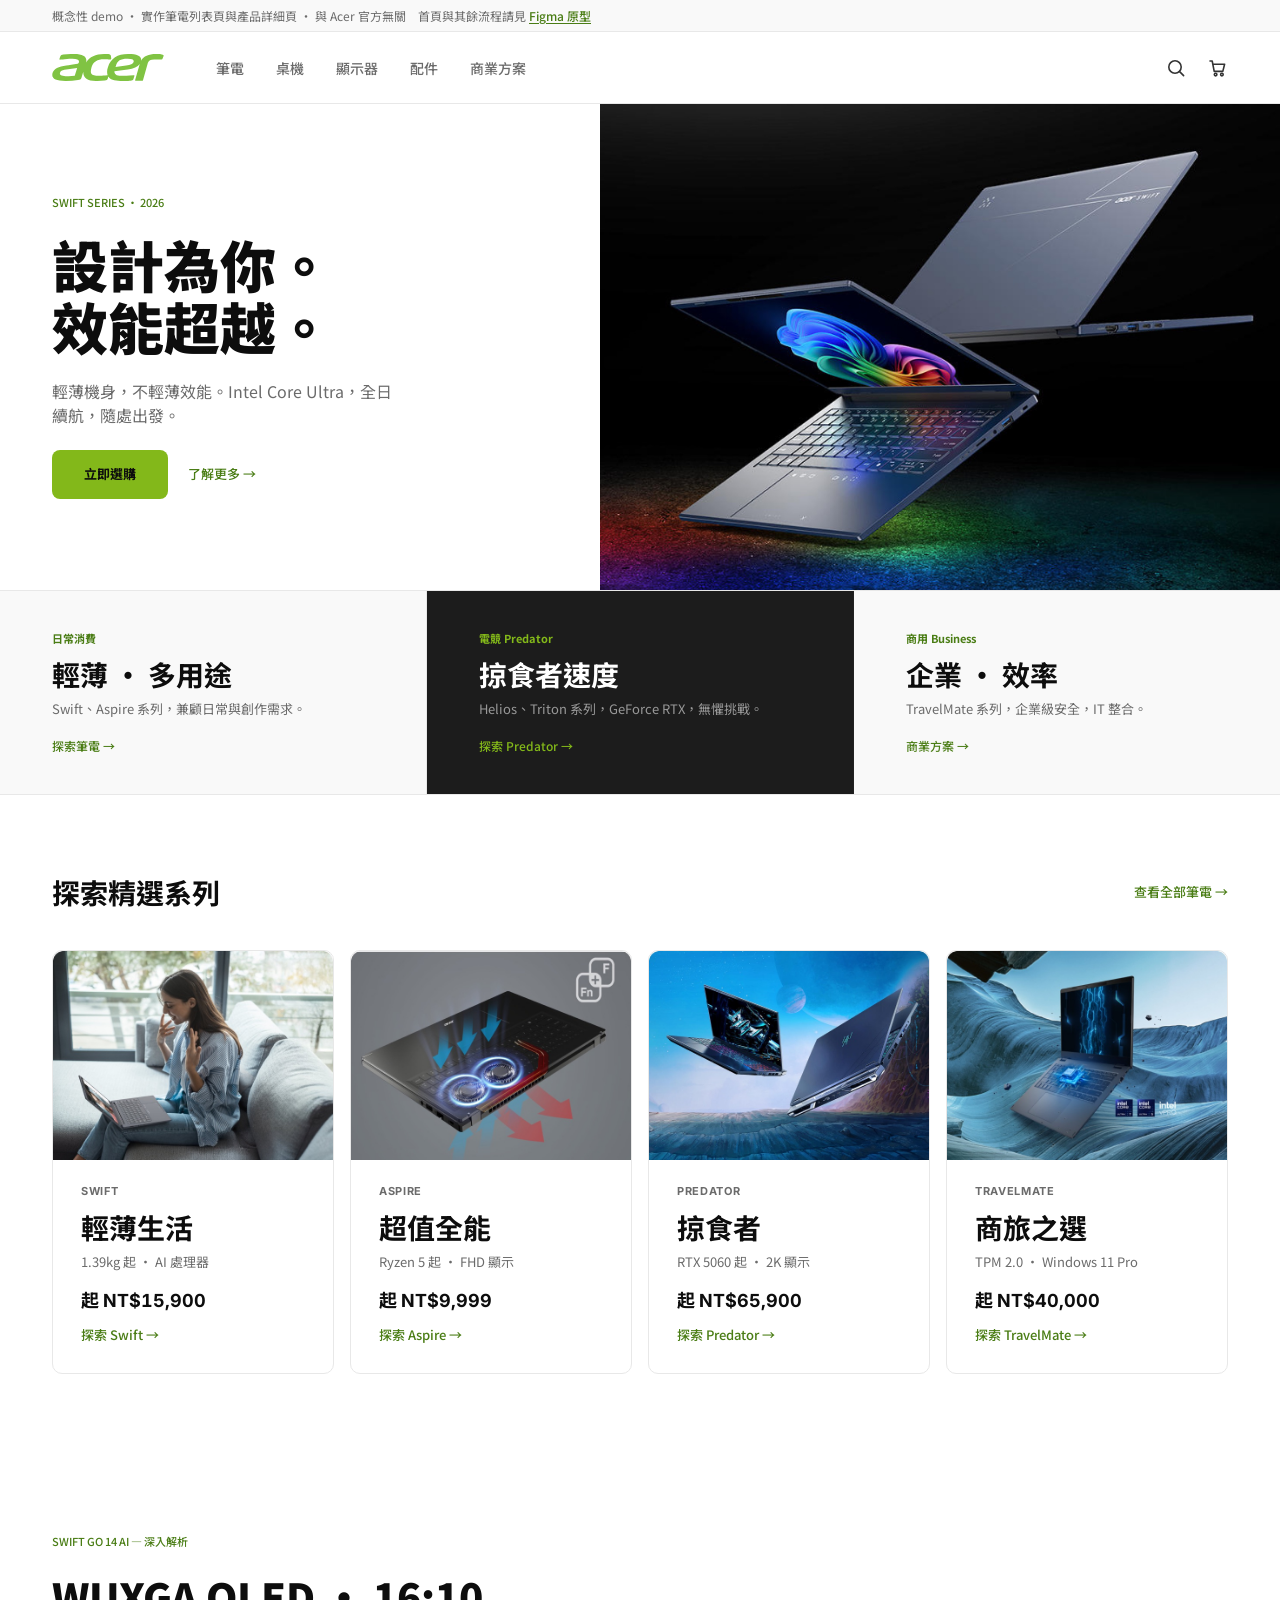
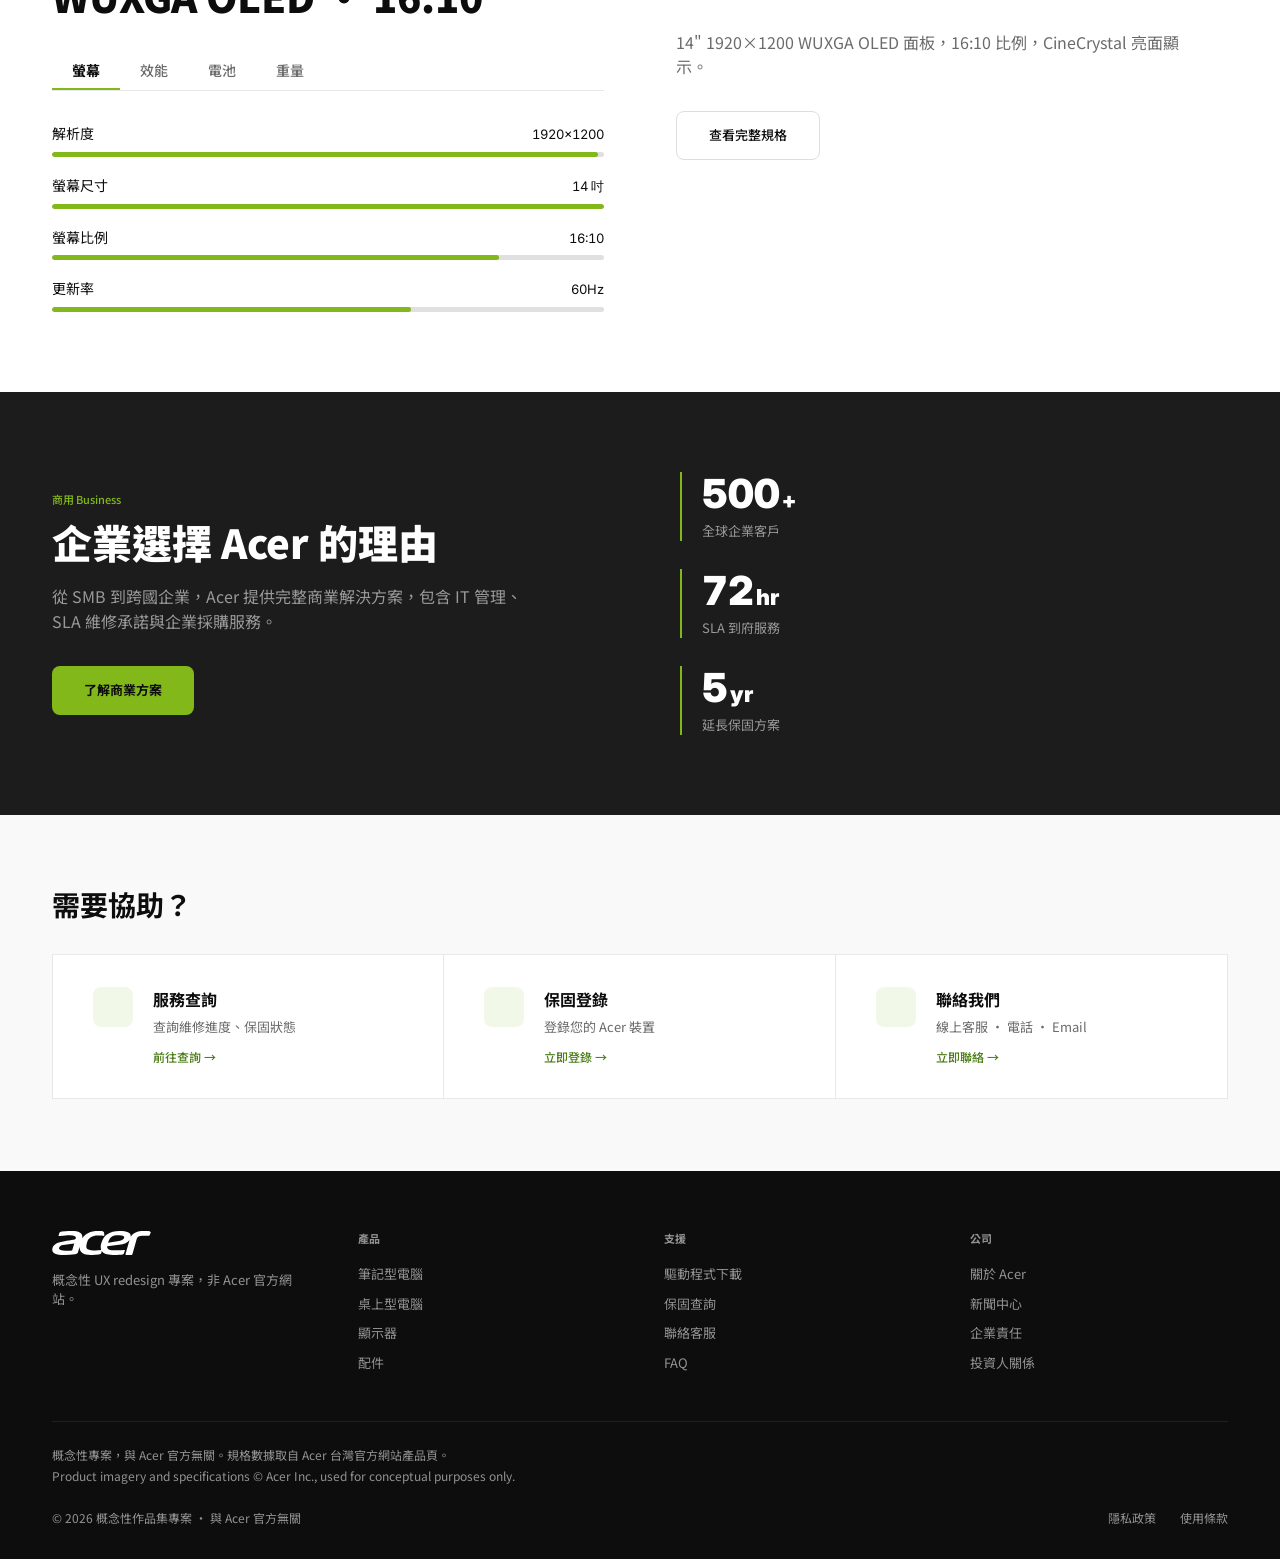
==== commit d72820a8: "年份更新至 2026、移除未驗證的 MIL-STD 宣稱 - 首頁 hero eyebrow「SWIFT SERIES · 2025」→ 2026 - 產品詳細頁「2025 新款」徽章 → 2026；" ====
--- a/index.html
+++ b/index.html
@@ -236,7 +236,7 @@
 <!-- ============ Hero（Figma 81:2）============ -->
 <section class="hm-hero">
   <div class="hm-hero-copy">
-    <p class="hm-eyebrow">SWIFT SERIES · 2025</p>
+    <p class="hm-eyebrow">SWIFT SERIES · 2026</p>
     <h1 class="hm-hero-title">設計為你。<br>效能超越。</h1>
     <p class="hm-hero-lede">輕薄機身，不輕薄效能。Intel Core Ultra，全日續航，隨處出發。</p>
     <div class="hm-cta-row">
@@ -313,7 +313,7 @@
       <span class="hm-card-body">
         <span class="hm-card-kicker">TRAVELMATE</span>
         <span class="hm-card-name">商旅之選</span>
-        <span class="hm-card-spec">MIL-STD 認證 · TPM 2.0</span>
+        <span class="hm-card-spec">TPM 2.0 · Windows 11 Pro</span>
         <span class="hm-card-price">起 <span data-numeric>NT$40,000</span></span>
         <span class="hm-card-go">探索 TravelMate <span aria-hidden="true">→</span></span>
       </span>
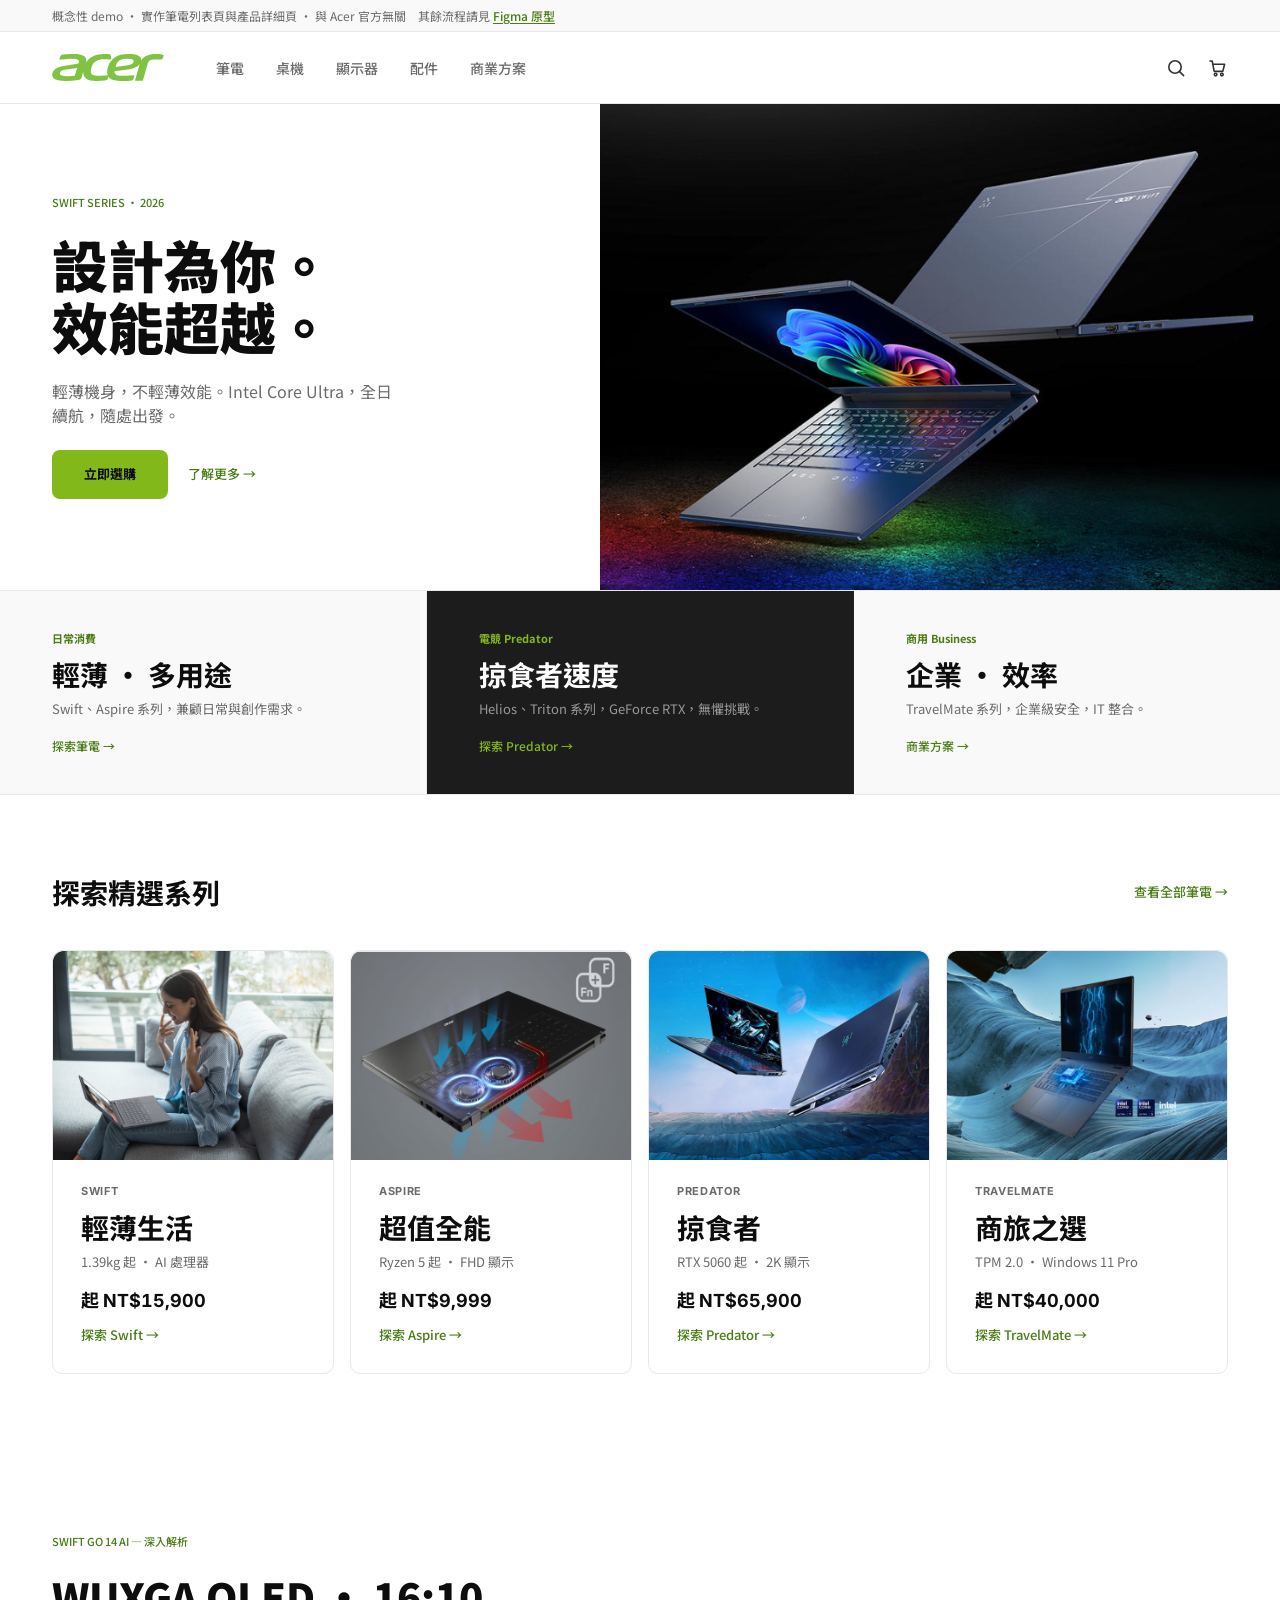
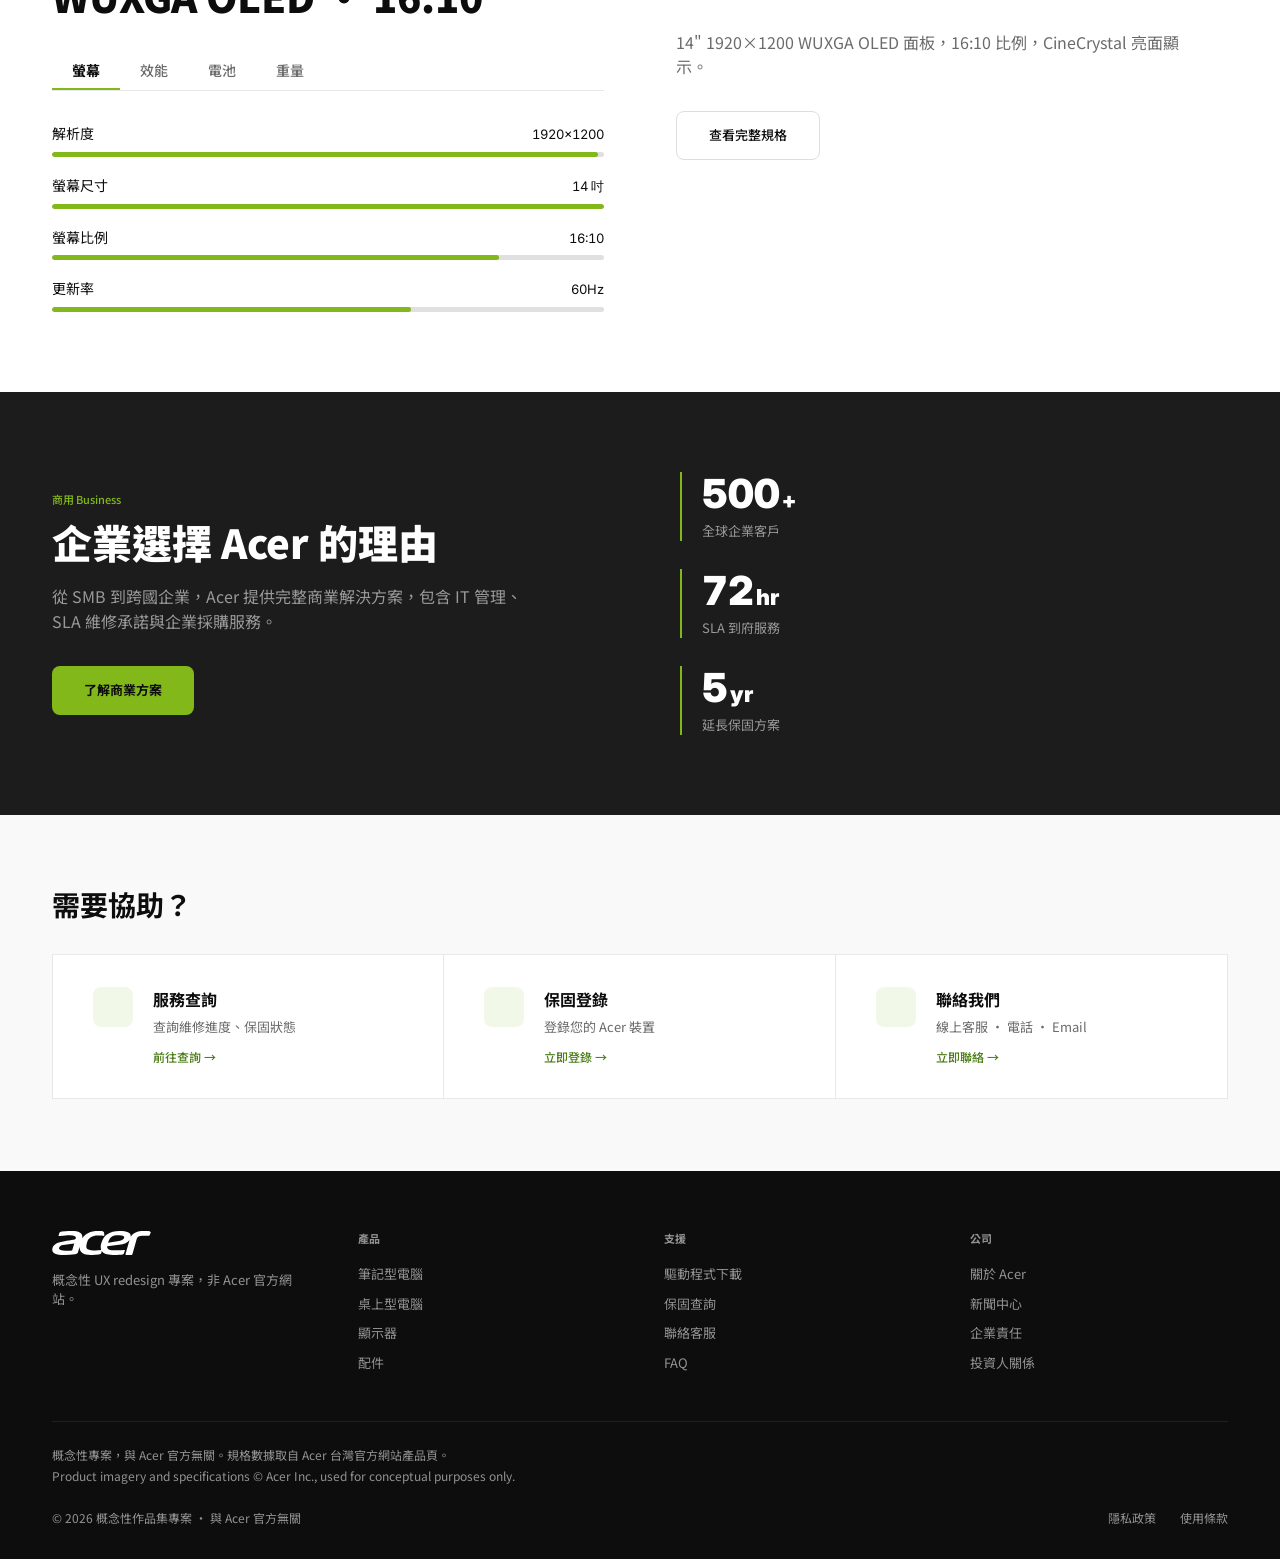
==== commit ea8e1986: "首頁加入進場動畫；麵包屑「首頁」改連實作的首頁 動畫：沿用詳細頁 §6.1 既有語彙（fade + 上移 20px、單次播放、 IntersectionObserver、鄰接元素錯開 80ms），未引" ====
--- a/index.html
+++ b/index.html
@@ -169,6 +169,26 @@
 .hm-sup-title{font-size:var(--fs-body);font-weight:var(--fw-bold);line-height:var(--lh-base);color:var(--text-primary)}
 .hm-sup-desc{margin-top:6px;font-size:var(--fs-label);color:var(--text-secondary);line-height:var(--lh-compact)}
 .hm-sup-go{margin-top:12px;font-size:var(--fs-caption);font-weight:var(--fw-medium);color:var(--text-action)}
+
+
+/* ---------- 進場動畫（沿用詳細頁 §6.1 的語彙：fade + 上移，單次播放）---------- */
+.rv{opacity:0;transform:translateY(20px);
+    transition:opacity var(--duration-fast) var(--ease-out),transform var(--duration-fast) var(--ease-out)}
+.rv.is-in{opacity:1;transform:none}
+.rv-d1{transition-delay:.08s} .rv-d2{transition-delay:.16s}
+.rv-d3{transition-delay:.24s} .rv-d4{transition-delay:.32s}
+/* 系列卡／支援卡的 hover 已在各自規則中定義，此處只處理進場 */
+@media (prefers-reduced-motion:reduce){
+  .rv{opacity:1;transform:none;transition:none}
+  .rv-d1,.rv-d2,.rv-d3,.rv-d4{transition-delay:0s}
+  .hm-card,.hm-card:hover,.hm-tile,.hm-btn,.hm-bar-fill{transition:none;transform:none}
+}
+/* 長條圖：進場時由 0 長出 */
+.hm-bar-fill{width:0;transition:width var(--duration-data) var(--ease-out)}
+.hm-bars.is-in .hm-bar-fill{width:var(--w)}
+@media (prefers-reduced-motion:reduce){
+  .hm-bar-fill{transition:none;width:var(--w)}
+}
 
 /* ---------- 平板 ---------- */
 @media (max-width:1080px){
@@ -208,7 +228,7 @@
 
 <div class="scope-banner" role="note">
   <span>概念性 demo · 實作筆電列表頁與產品詳細頁 · 與 Acer 官方無關</span>
-  <span>首頁與其餘流程請見 <a href="https://www.figma.com/proto/HEWrjA0NJX4dI037WMmOZ3/ACER-Redesign---Wireframe?node-id=80-2&amp;p=f&amp;t=rNhxzCozjx3zxljE-0&amp;scaling=min-zoom&amp;content-scaling=fixed&amp;starting-point-node-id=80%3A2" target="_blank" rel="noopener">Figma 原型</a></span>
+  <span>其餘流程請見 <a href="https://www.figma.com/proto/HEWrjA0NJX4dI037WMmOZ3/ACER-Redesign---Wireframe?node-id=80-2&amp;p=f&amp;t=rNhxzCozjx3zxljE-0&amp;scaling=min-zoom&amp;content-scaling=fixed&amp;starting-point-node-id=80%3A2" target="_blank" rel="noopener">Figma 原型</a></span>
 </div>
 
 <!-- nav（靜態，與兩頁一致） -->
@@ -235,7 +255,7 @@
 <main class="hm-main">
 <!-- ============ Hero（Figma 81:2）============ -->
 <section class="hm-hero">
-  <div class="hm-hero-copy">
+  <div class="hm-hero-copy rv">
     <p class="hm-eyebrow">SWIFT SERIES · 2026</p>
     <h1 class="hm-hero-title">設計為你。<br>效能超越。</h1>
     <p class="hm-hero-lede">輕薄機身，不輕薄效能。Intel Core Ultra，全日續航，隨處出發。</p>
@@ -244,26 +264,26 @@
       <a class="hm-link" href="product-detail.html?model=swift-go-14-ai">了解更多 <span aria-hidden="true">→</span></a>
     </div>
   </div>
-  <figure class="hm-hero-media">
+  <figure class="hm-hero-media rv rv-d1">
     <img src="images/home-hero.jpg" alt="Swift Go 14 AI 筆記型電腦，一台開啟展示彩色螢幕、一台闔上展示機背" width="1680" height="1200">
   </figure>
 </section>
 
 <!-- ============ 三分流入口（Figma 82:2）============ -->
 <nav class="hm-triage" aria-label="依用途瀏覽">
-  <a class="hm-tile" href="laptops-list.html?purpose=daily">
+  <a class="hm-tile rv" href="laptops-list.html?purpose=daily">
     <p class="hm-tile-kicker">日常消費</p>
     <p class="hm-tile-title">輕薄 · 多用途</p>
     <p class="hm-tile-desc">Swift、Aspire 系列，兼顧日常與創作需求。</p>
     <p class="hm-tile-go">探索筆電 <span aria-hidden="true">→</span></p>
   </a>
-  <a class="hm-tile is-dark" href="laptops-list.html?purpose=gaming">
+  <a class="hm-tile is-dark rv rv-d1" href="laptops-list.html?purpose=gaming">
     <p class="hm-tile-kicker">電競 Predator</p>
     <p class="hm-tile-title">掠食者速度</p>
     <p class="hm-tile-desc">Helios、Triton 系列，GeForce RTX，無懼挑戰。</p>
     <p class="hm-tile-go">探索 Predator <span aria-hidden="true">→</span></p>
   </a>
-  <a class="hm-tile" href="laptops-list.html?purpose=business">
+  <a class="hm-tile rv rv-d2" href="laptops-list.html?purpose=business">
     <p class="hm-tile-kicker">商用 Business</p>
     <p class="hm-tile-title">企業 · 效率</p>
     <p class="hm-tile-desc">TravelMate 系列，企業級安全，IT 整合。</p>
@@ -278,7 +298,7 @@
     <a class="hm-link" href="laptops-list.html">查看全部筆電 <span aria-hidden="true">→</span></a>
   </div>
   <div class="hm-series-row">
-    <a class="hm-card" href="laptops-list.html?series=SWIFT">
+    <a class="hm-card rv" href="laptops-list.html?series=SWIFT">
       <span class="hm-card-img"><img src="images/home-series-swift.jpg" alt="Swift 系列筆記型電腦" width="644" height="480" loading="lazy"></span>
       <span class="hm-card-body">
         <span class="hm-card-kicker">SWIFT</span>
@@ -288,7 +308,7 @@
         <span class="hm-card-go">探索 Swift <span aria-hidden="true">→</span></span>
       </span>
     </a>
-    <a class="hm-card" href="laptops-list.html?series=ASPIRE">
+    <a class="hm-card rv rv-d1" href="laptops-list.html?series=ASPIRE">
       <span class="hm-card-img"><img src="images/home-series-aspire.jpg" alt="Aspire 系列筆記型電腦" width="644" height="480" loading="lazy"></span>
       <span class="hm-card-body">
         <span class="hm-card-kicker">ASPIRE</span>
@@ -298,7 +318,7 @@
         <span class="hm-card-go">探索 Aspire <span aria-hidden="true">→</span></span>
       </span>
     </a>
-    <a class="hm-card" href="laptops-list.html?series=PREDATOR">
+    <a class="hm-card rv rv-d2" href="laptops-list.html?series=PREDATOR">
       <span class="hm-card-img"><img src="images/home-series-predator.jpg" alt="Predator 系列電競筆記型電腦" width="644" height="480" loading="lazy"></span>
       <span class="hm-card-body">
         <span class="hm-card-kicker">PREDATOR</span>
@@ -308,7 +328,7 @@
         <span class="hm-card-go">探索 Predator <span aria-hidden="true">→</span></span>
       </span>
     </a>
-    <a class="hm-card" href="laptops-list.html?series=TRAVELMATE">
+    <a class="hm-card rv rv-d3" href="laptops-list.html?series=TRAVELMATE">
       <span class="hm-card-img"><img src="images/home-series-travelmate.jpg" alt="TravelMate 系列商務筆記型電腦" width="644" height="480" loading="lazy"></span>
       <span class="hm-card-body">
         <span class="hm-card-kicker">TRAVELMATE</span>
@@ -323,7 +343,7 @@
 
 <!-- ============ Spec Viz（Figma 85:2）— 僅實作「螢幕」分頁 ============ -->
 <section class="hm-spec" aria-labelledby="hm-spec-h">
-  <div class="hm-spec-left">
+  <div class="hm-spec-left rv">
     <p class="hm-eyebrow">SWIFT GO 14 AI — 深入解析</p>
     <h2 class="hm-spec-title" id="hm-spec-h">WUXGA OLED · 16:10</h2>
     <div class="hm-tabs" role="tablist" aria-label="規格分類">
@@ -335,23 +355,23 @@
     <div class="hm-bars" role="tabpanel" id="panel-screen" aria-labelledby="tab-screen">
       <div class="hm-bar">
         <span class="hm-bar-row"><span class="hm-bar-l">解析度</span><span class="hm-bar-v" data-numeric>1920×1200</span></span>
-        <span class="hm-bar-track"><span class="hm-bar-fill" style="width:99%"></span></span>
+        <span class="hm-bar-track"><span class="hm-bar-fill" style="--w:99%"></span></span>
       </div>
       <div class="hm-bar">
         <span class="hm-bar-row"><span class="hm-bar-l">螢幕尺寸</span><span class="hm-bar-v" data-numeric>14 吋</span></span>
-        <span class="hm-bar-track"><span class="hm-bar-fill" style="width:100%"></span></span>
+        <span class="hm-bar-track"><span class="hm-bar-fill" style="--w:100%"></span></span>
       </div>
       <div class="hm-bar">
         <span class="hm-bar-row"><span class="hm-bar-l">螢幕比例</span><span class="hm-bar-v" data-numeric>16:10</span></span>
-        <span class="hm-bar-track"><span class="hm-bar-fill" style="width:81%"></span></span>
+        <span class="hm-bar-track"><span class="hm-bar-fill" style="--w:81%"></span></span>
       </div>
       <div class="hm-bar">
         <span class="hm-bar-row"><span class="hm-bar-l">更新率</span><span class="hm-bar-v" data-numeric>60Hz</span></span>
-        <span class="hm-bar-track"><span class="hm-bar-fill" style="width:65%"></span></span>
-      </div>
-    </div>
-  </div>
-  <div class="hm-spec-right">
+        <span class="hm-bar-track"><span class="hm-bar-fill" style="--w:65%"></span></span>
+      </div>
+    </div>
+  </div>
+  <div class="hm-spec-right rv rv-d1">
     <p class="hm-spec-desc">14" 1920×1200 WUXGA OLED 面板，16:10 比例，CineCrystal 亮面顯示。</p>
     <a class="hm-btn-ghost" href="product-detail.html?model=swift-go-14-ai">查看完整規格</a>
   </div>
@@ -359,13 +379,13 @@
 
 <!-- ============ 商用信任帶（Figma 86:2）============ -->
 <section class="hm-biz" aria-labelledby="hm-biz-h">
-  <div class="hm-biz-copy">
+  <div class="hm-biz-copy rv">
     <p class="hm-eyebrow is-on-dark">商用 Business</p>
     <h2 class="hm-biz-title" id="hm-biz-h">企業選擇 Acer 的理由</h2>
     <p class="hm-biz-lede">從 SMB 到跨國企業，Acer 提供完整商業解決方案，包含 IT 管理、SLA 維修承諾與企業採購服務。</p>
     <a class="hm-btn" href="laptops-list.html?purpose=business">了解商業方案</a>
   </div>
-  <dl class="hm-stats">
+  <dl class="hm-stats rv rv-d1">
     <div class="hm-stat">
       <dt class="hm-stat-n"><span data-numeric>500</span><span class="u">+</span></dt>
       <dd class="hm-stat-l">全球企業客戶</dd>
@@ -385,7 +405,7 @@
 <section class="hm-support" aria-labelledby="hm-support-h">
   <h2 class="hm-sec-title" id="hm-support-h">需要協助？</h2>
   <div class="hm-support-row">
-    <div class="hm-sup-card">
+    <div class="hm-sup-card rv ">
       <span class="hm-sup-icon" aria-hidden="true"></span>
       <span class="hm-sup-text">
         <span class="hm-sup-title">服務查詢</span>
@@ -393,7 +413,7 @@
         <span class="hm-sup-go">前往查詢 <span aria-hidden="true">→</span></span>
       </span>
     </div>
-    <div class="hm-sup-card">
+    <div class="hm-sup-card rv rv-d1">
       <span class="hm-sup-icon" aria-hidden="true"></span>
       <span class="hm-sup-text">
         <span class="hm-sup-title">保固登錄</span>
@@ -401,7 +421,7 @@
         <span class="hm-sup-go">立即登錄 <span aria-hidden="true">→</span></span>
       </span>
     </div>
-    <div class="hm-sup-card">
+    <div class="hm-sup-card rv rv-d2">
       <span class="hm-sup-icon" aria-hidden="true"></span>
       <span class="hm-sup-text">
         <span class="hm-sup-title">聯絡我們</span>
@@ -451,5 +471,29 @@
   </div>
 </footer>
 
+
+<script>
+/* 進場動畫：IntersectionObserver，單次播放（沿用詳細頁 §6.1 作法） */
+(function(){
+  var reduce = window.matchMedia('(prefers-reduced-motion: reduce)').matches;
+  var els = document.querySelectorAll('.rv, .hm-bars');
+  if (reduce || !('IntersectionObserver' in window)) {
+    els.forEach(function(el){ el.classList.add('is-in'); });
+    return;
+  }
+  var io = new IntersectionObserver(function(entries){
+    entries.forEach(function(e){
+      if (e.isIntersecting) { e.target.classList.add('is-in'); io.unobserve(e.target); }
+    });
+  }, { rootMargin: '0px 0px -15% 0px' });
+  els.forEach(function(el){ io.observe(el); });
+  // 首屏元素立即顯示，避免開頁空白
+  requestAnimationFrame(function(){
+    els.forEach(function(el){
+      if (el.getBoundingClientRect().top < innerHeight * 0.85) el.classList.add('is-in');
+    });
+  });
+})();
+</script>
 </body>
 </html>
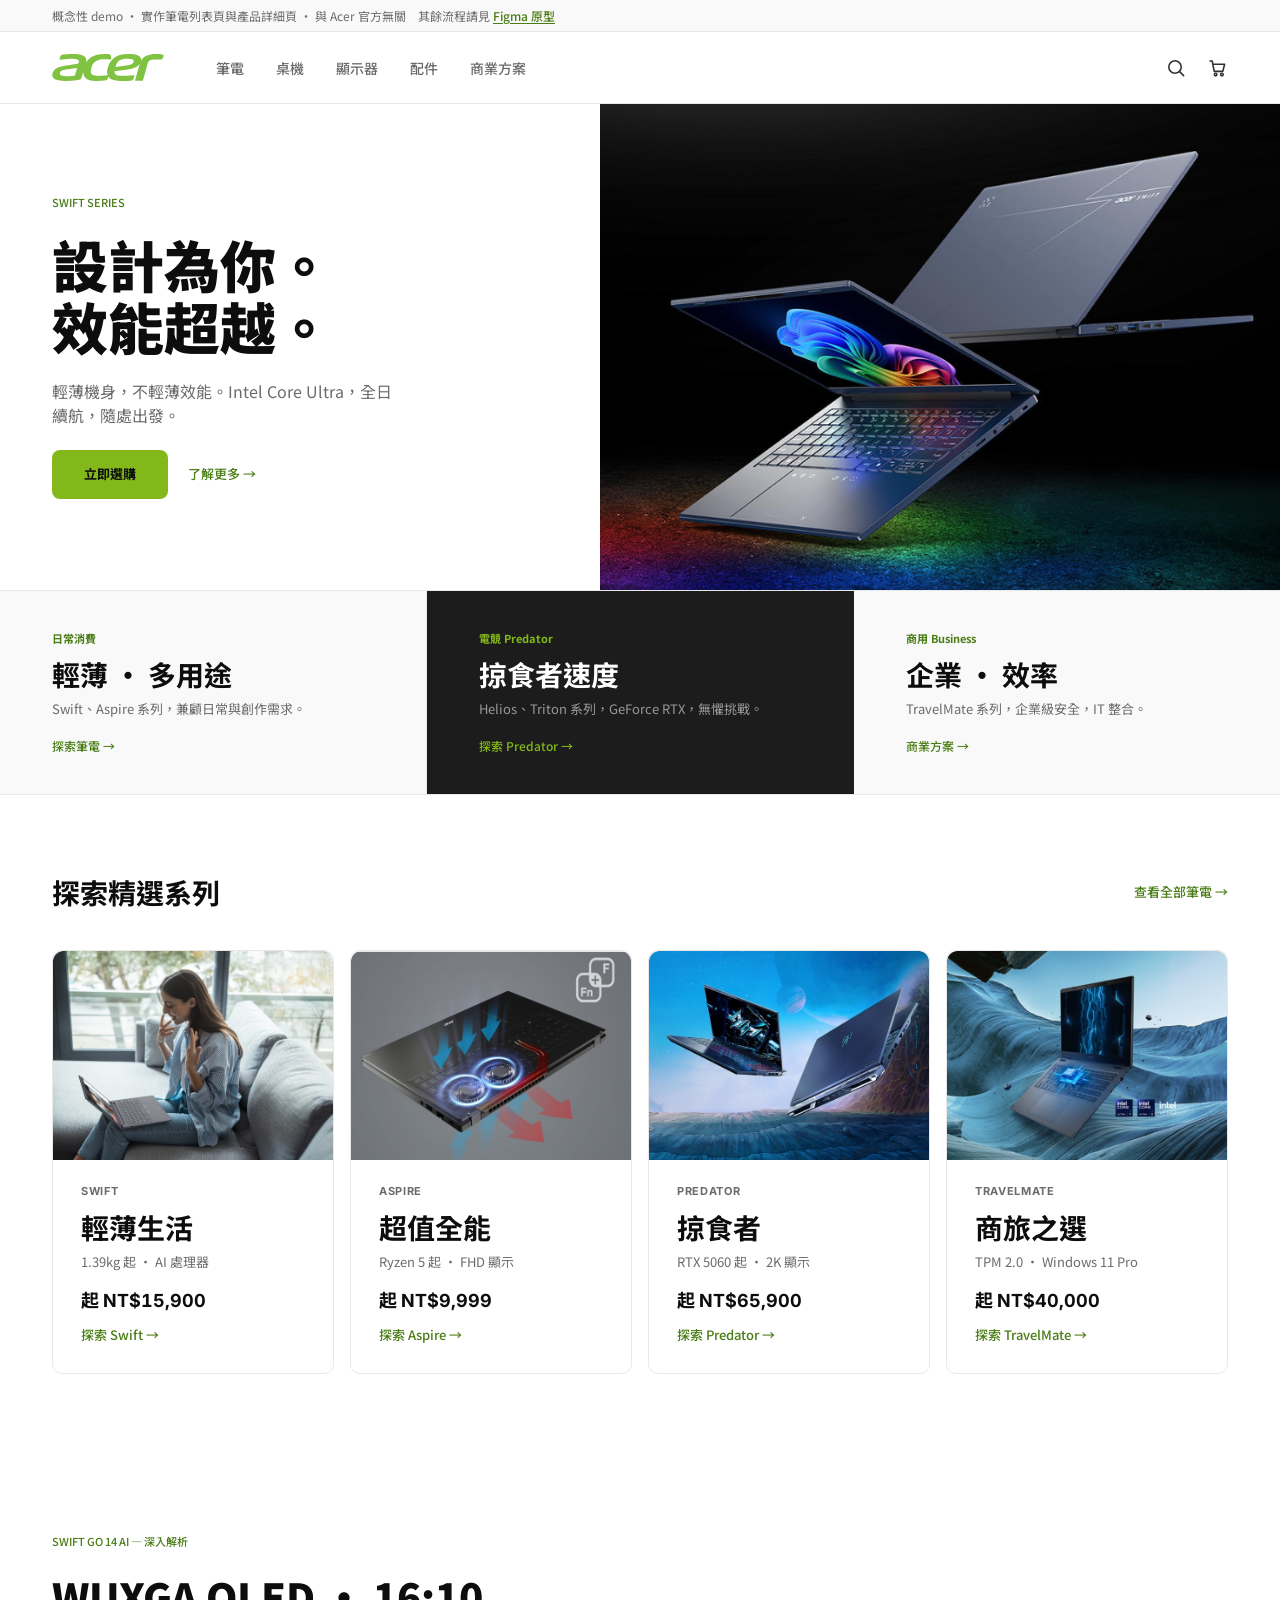
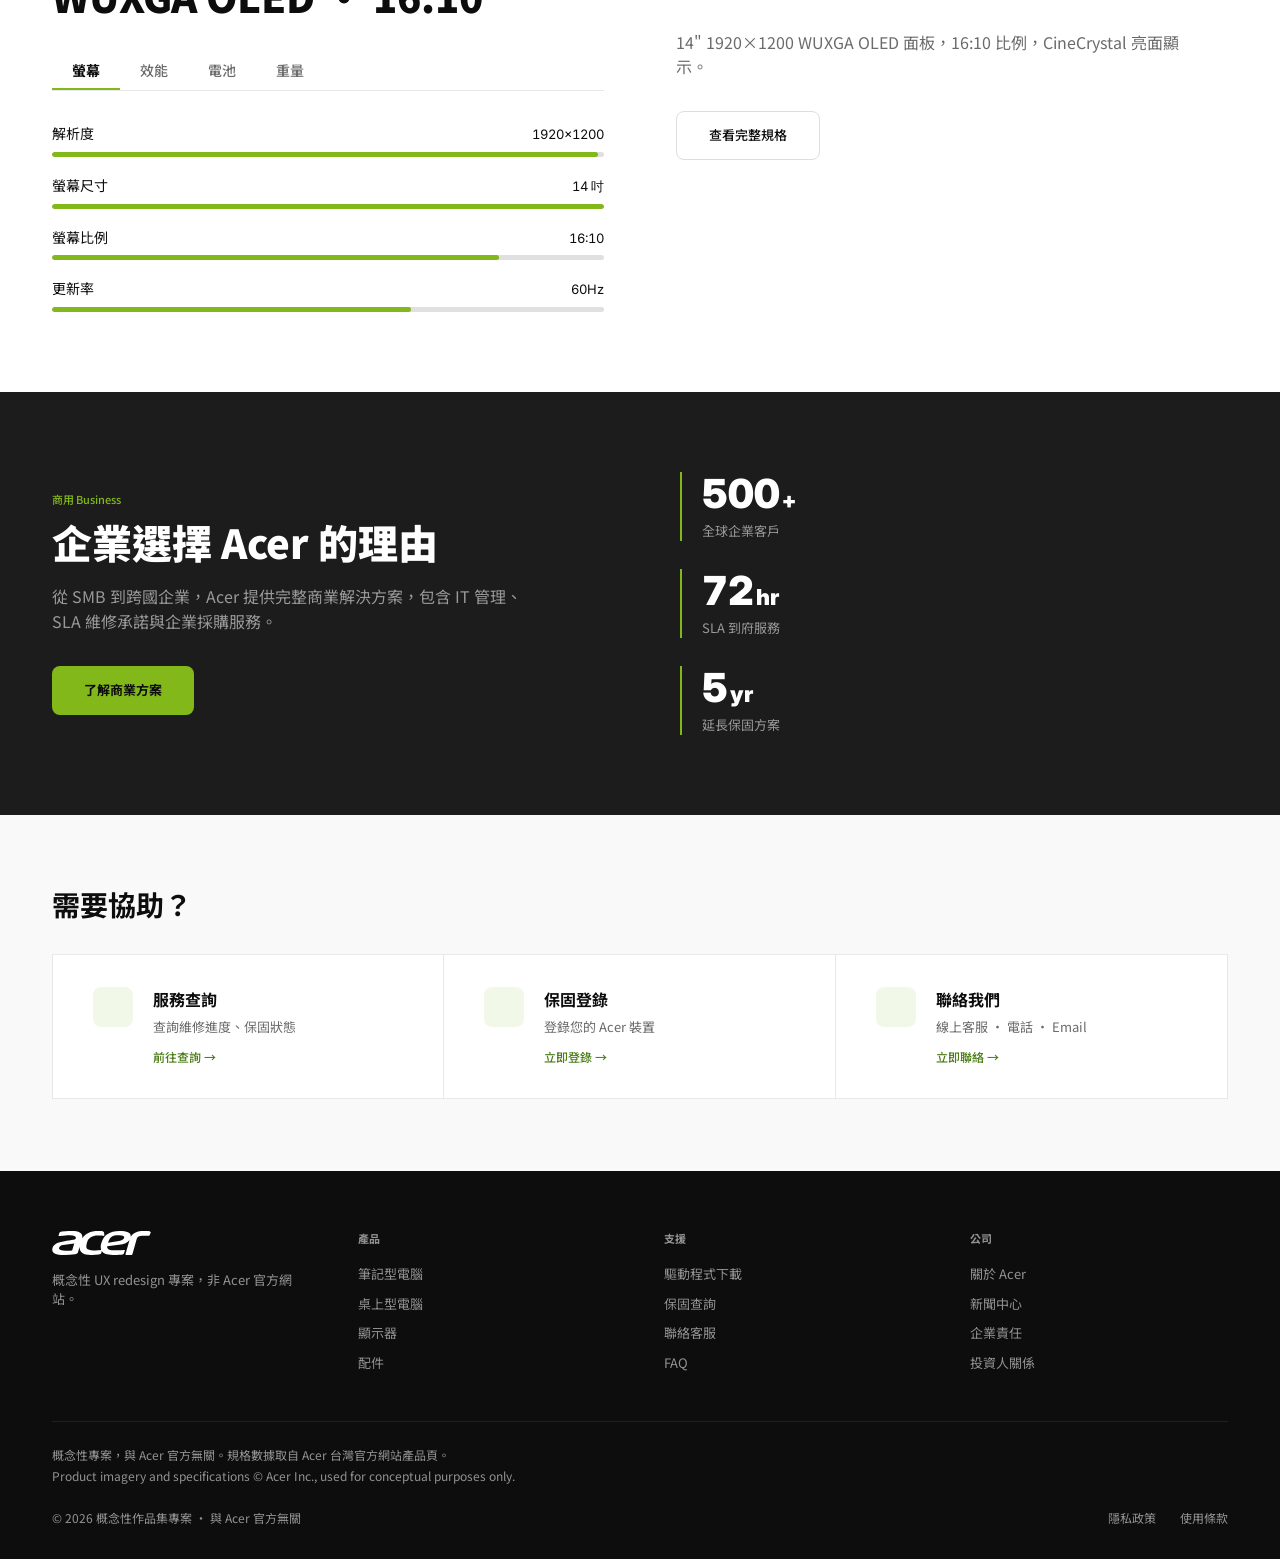
==== commit 6dcd9c16: "hero 年份移除；修正詳細頁與隱藏狀態中殘留的對比缺陷 - 首頁 hero eyebrow「SWIFT SERIES · 2026」→「SWIFT SERIES」   該標籤可解讀為當期陣容或產品世" ====
--- a/index.html
+++ b/index.html
@@ -256,7 +256,7 @@
 <!-- ============ Hero（Figma 81:2）============ -->
 <section class="hm-hero">
   <div class="hm-hero-copy rv">
-    <p class="hm-eyebrow">SWIFT SERIES · 2026</p>
+    <p class="hm-eyebrow">SWIFT SERIES</p>
     <h1 class="hm-hero-title">設計為你。<br>效能超越。</h1>
     <p class="hm-hero-lede">輕薄機身，不輕薄效能。Intel Core Ultra，全日續航，隨處出發。</p>
     <div class="hm-cta-row">
--- a/style.css
+++ b/style.css
@@ -17,6 +17,8 @@
   --action:var(--green-500);
   --action-text:var(--green-700);
   --text-action:var(--green-700);
+  /* 淡色底上的綠字：green-700 在 #E8F0E0／淡綠底僅 4.24:1，需再深一階 */
+  --text-action-on-tint:#3D6A10;
   --text-primary:var(--gray-900);
   --text-secondary:#6B6B6B;
   --text-tertiary:#6B6B6B;
@@ -332,7 +334,7 @@
 .review-avatar{
   width:32px;height:32px;border-radius:16px;background:var(--avatar-green-bg);
   display:flex;align-items:center;justify-content:center;
-  font-family:var(--font-data);font-size:var(--fs-caption);font-weight:var(--fw-bold);color:var(--text-action);
+  font-family:var(--font-data);font-size:var(--fs-caption);font-weight:var(--fw-bold);color:var(--text-action-on-tint);
 }
 .review-name{font-family:var(--font-data);font-size:var(--fs-caption);font-weight:var(--fw-bold);color:var(--text-primary)}
 .review-stars{font-family:var(--font-data);font-size:var(--fs-micro);color:var(--rating-num);white-space:pre}
@@ -347,7 +349,7 @@
 .purchase-title{margin-top:12px;font-weight:var(--fw-bold);font-size:var(--fs-body);line-height:var(--lh-base)}
 .purchase-desc{margin-top:10px;font-size:var(--fs-label);color:var(--gray-600);max-width:300px}
 .purchase-cta{
-  margin-top:16px;background:var(--action);color:#fff;border-radius:8px;
+  margin-top:16px;background:var(--action);color:var(--text-on-action);border-radius:8px;
   padding:12px 24px;font-weight:var(--fw-bold);font-size:var(--fs-label);
 }
 .purchase-cta:hover{background:var(--green-600)}
@@ -421,7 +423,7 @@
 .sticky-buy .spacer{flex:1}
 .sbb-price{font-weight:var(--fw-black);font-size:var(--fs-h3);line-height:var(--lh-snug);white-space:nowrap}
 .sbb-cta{
-  background:var(--action);color:#fff;border-radius:8px;padding:14px 36px;
+  background:var(--action);color:var(--text-on-action);border-radius:8px;padding:14px 36px;
   font-weight:var(--fw-bold);font-size:var(--fs-body-sm);white-space:nowrap;flex:none;
 }
 .sbb-cta:hover{background:var(--green-600)}
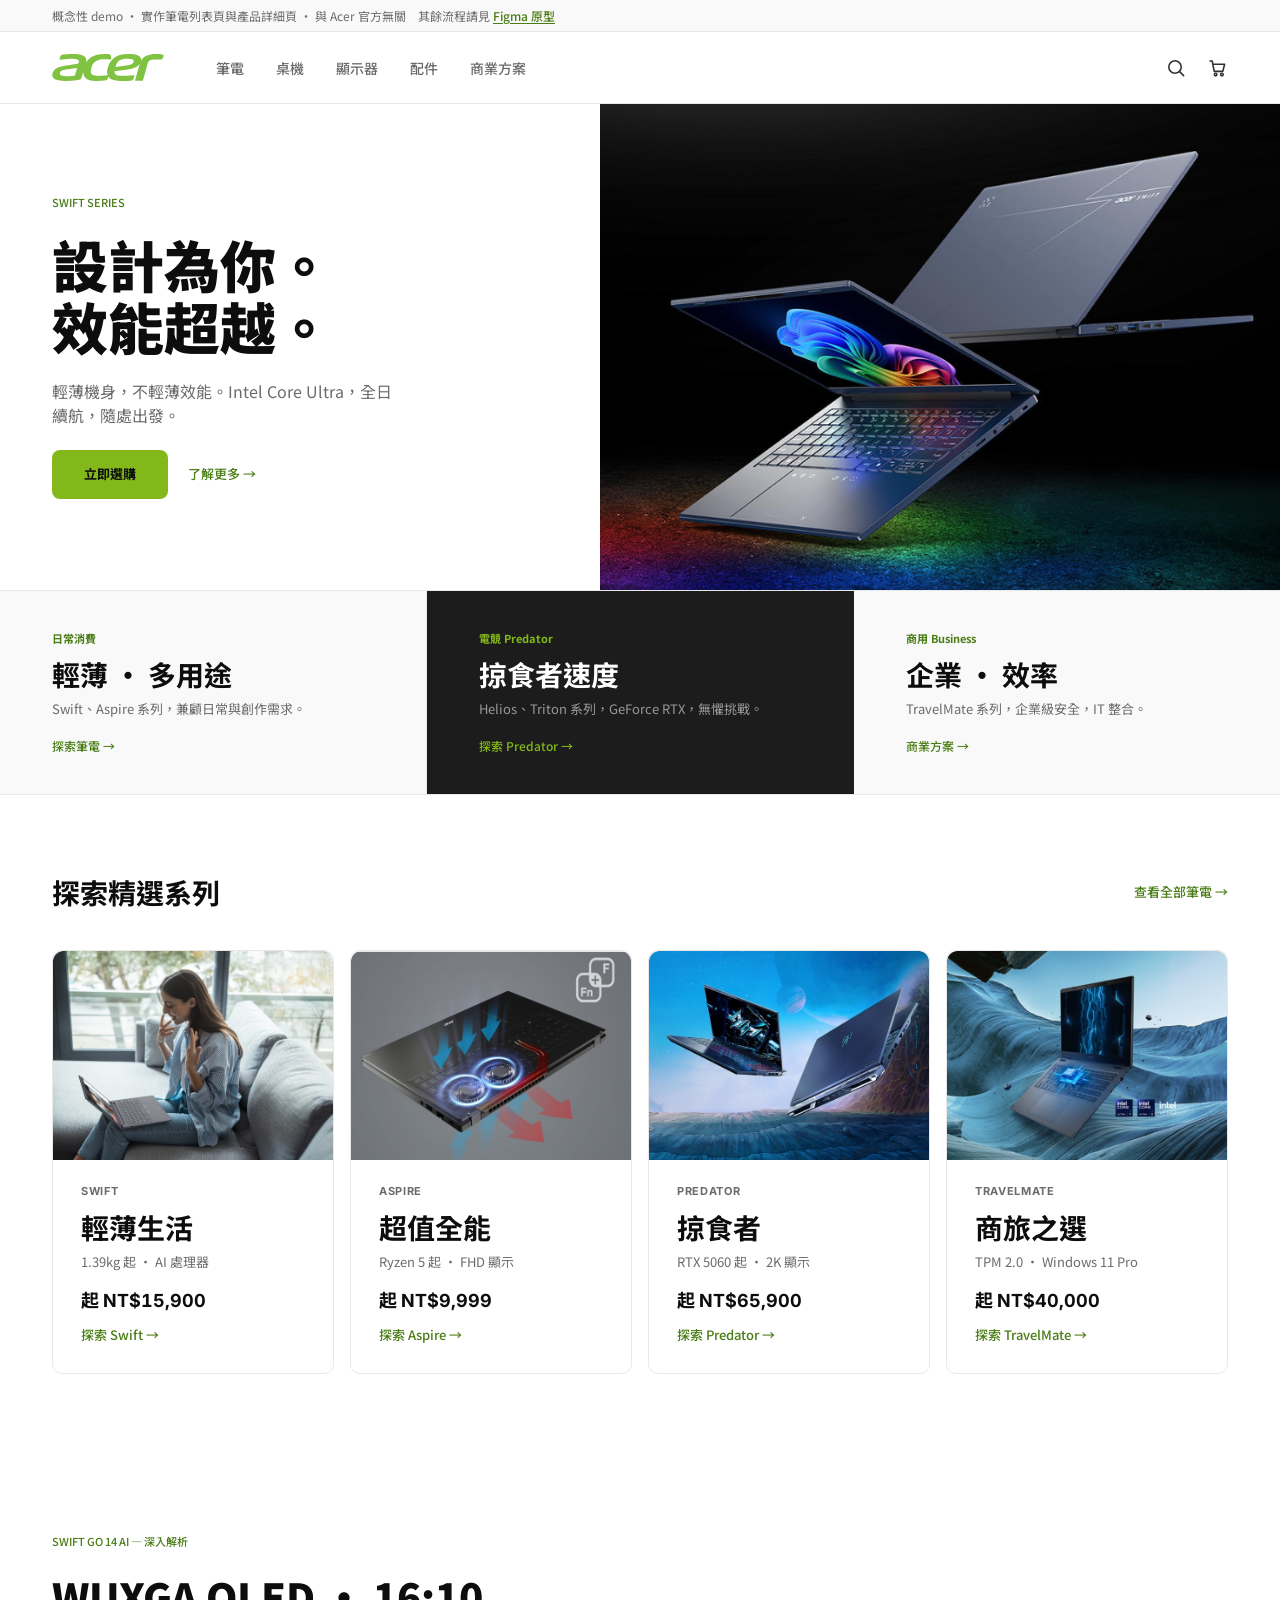
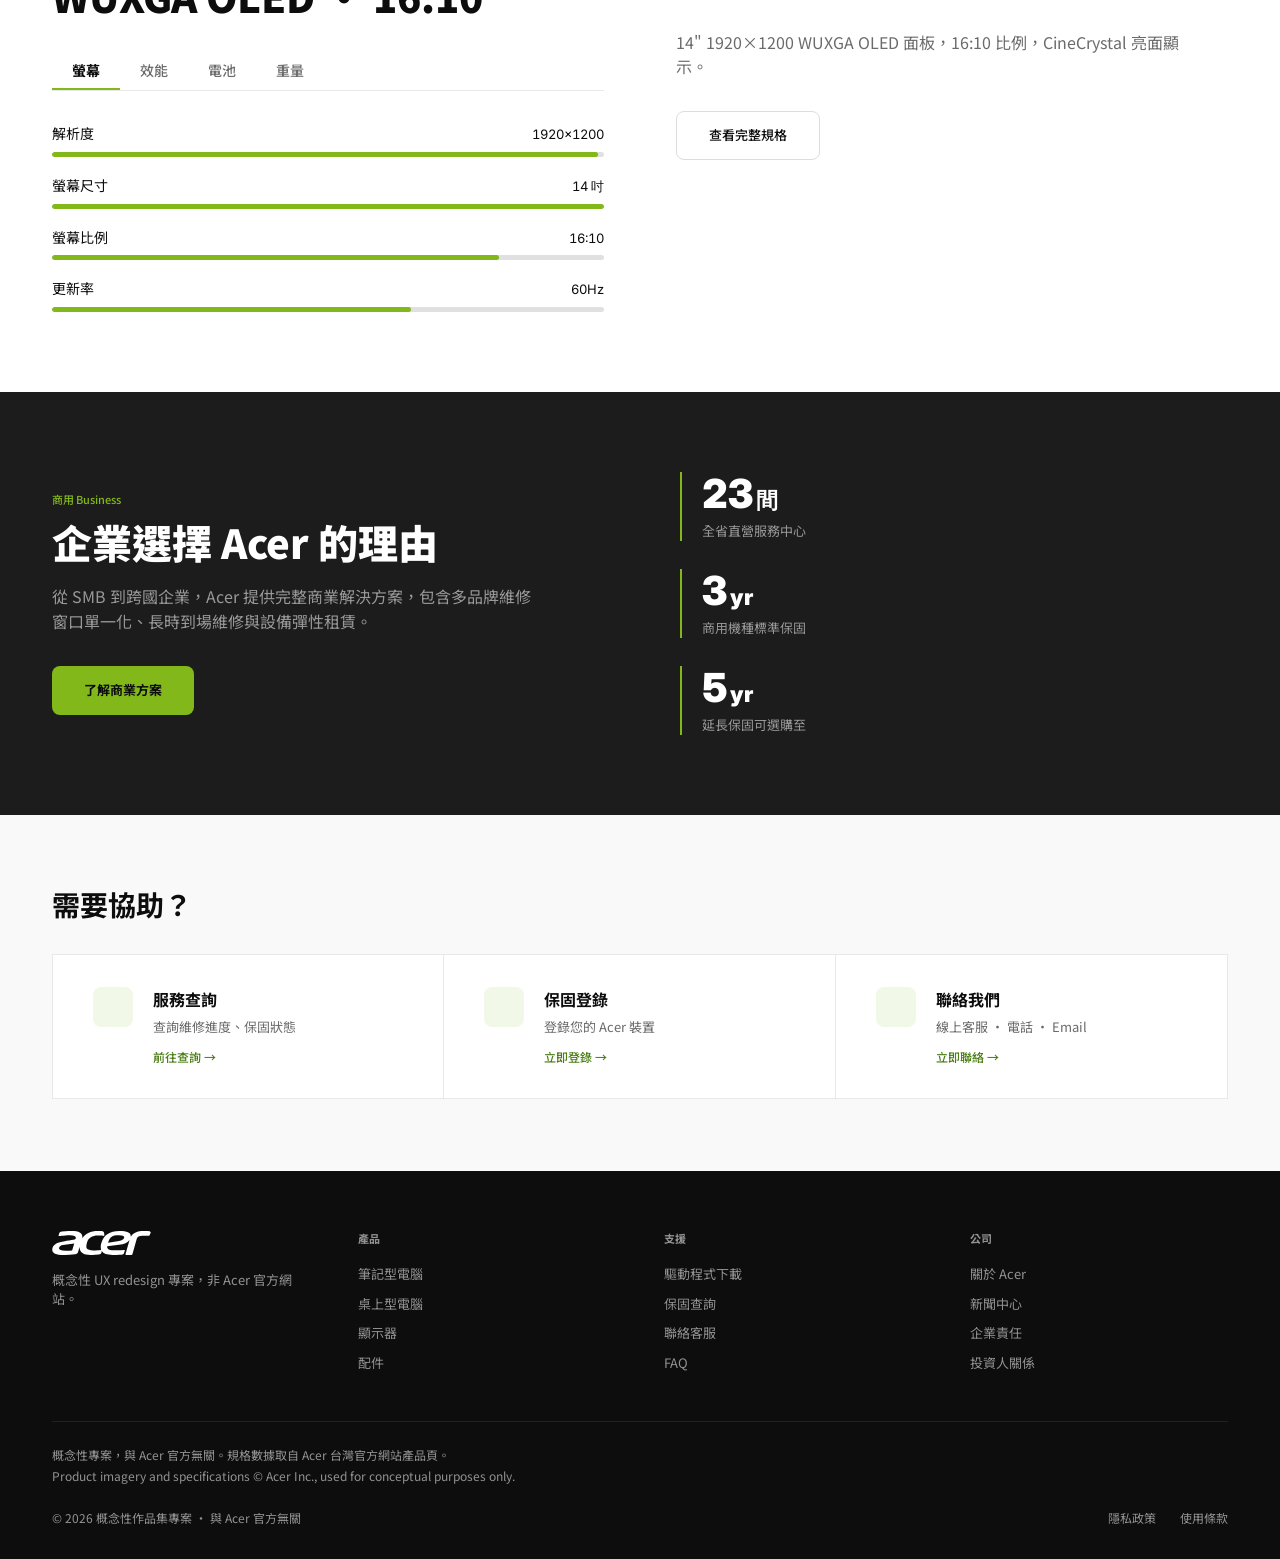
==== commit f253d8fb: "商用信任帶：三個數字逐頁查證後替換為可查證值 重新查證 Acer 台灣官網三個支援頁（前次因被限流而未讀完整頁面， 導致結論有誤）：    500+ 全球企業客戶 → 查無任何來源   72hr SL" ====
--- a/index.html
+++ b/index.html
@@ -382,21 +382,21 @@
   <div class="hm-biz-copy rv">
     <p class="hm-eyebrow is-on-dark">商用 Business</p>
     <h2 class="hm-biz-title" id="hm-biz-h">企業選擇 Acer 的理由</h2>
-    <p class="hm-biz-lede">從 SMB 到跨國企業，Acer 提供完整商業解決方案，包含 IT 管理、SLA 維修承諾與企業採購服務。</p>
+    <p class="hm-biz-lede">從 SMB 到跨國企業，Acer 提供完整商業解決方案，包含多品牌維修窗口單一化、長時到場維修與設備彈性租賃。</p>
     <a class="hm-btn" href="laptops-list.html?purpose=business">了解商業方案</a>
   </div>
   <dl class="hm-stats rv rv-d1">
     <div class="hm-stat">
-      <dt class="hm-stat-n"><span data-numeric>500</span><span class="u">+</span></dt>
-      <dd class="hm-stat-l">全球企業客戶</dd>
+      <dt class="hm-stat-n"><span data-numeric>23</span><span class="u">間</span></dt>
+      <dd class="hm-stat-l">全省直營服務中心</dd>
     </div>
     <div class="hm-stat">
-      <dt class="hm-stat-n"><span data-numeric>72</span><span class="u">hr</span></dt>
-      <dd class="hm-stat-l">SLA 到府服務</dd>
+      <dt class="hm-stat-n"><span data-numeric>3</span><span class="u">yr</span></dt>
+      <dd class="hm-stat-l">商用機種標準保固</dd>
     </div>
     <div class="hm-stat">
       <dt class="hm-stat-n"><span data-numeric>5</span><span class="u">yr</span></dt>
-      <dd class="hm-stat-l">延長保固方案</dd>
+      <dd class="hm-stat-l">延長保固可選購至</dd>
     </div>
   </dl>
 </section>
